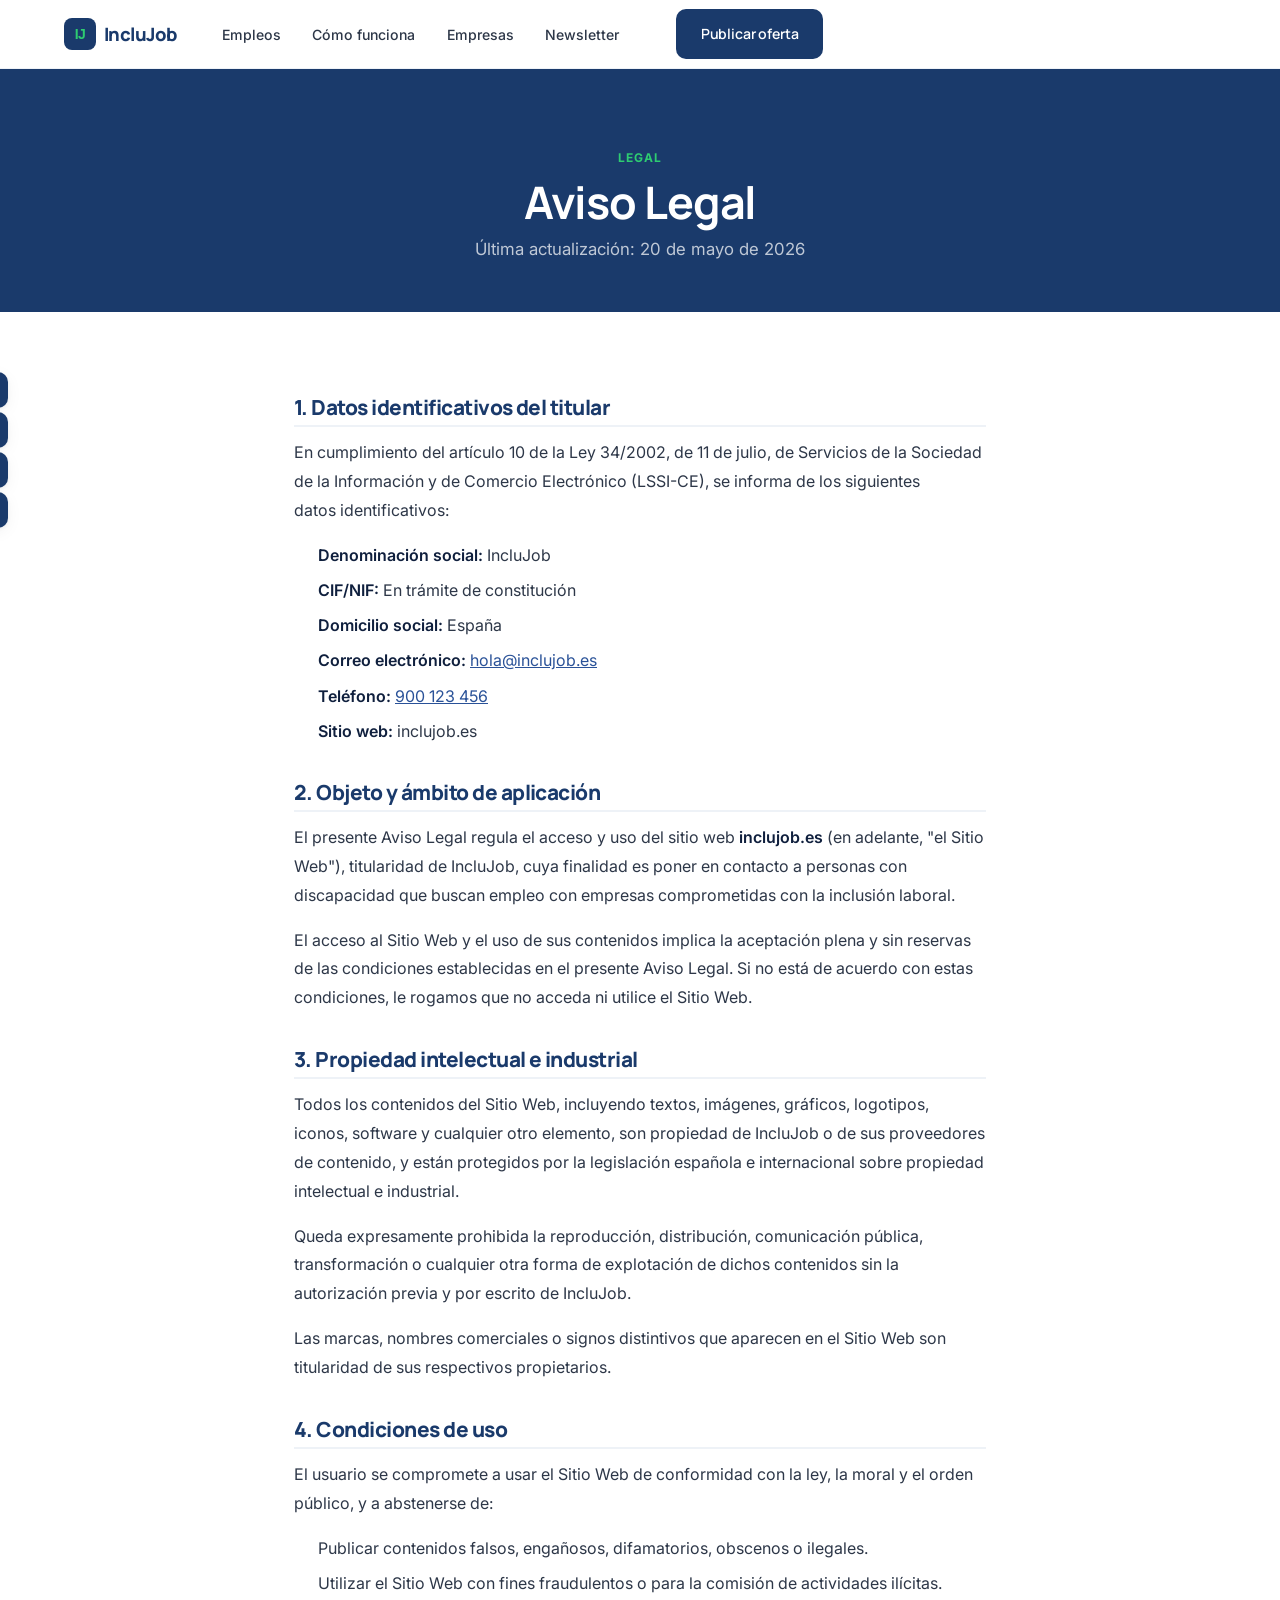
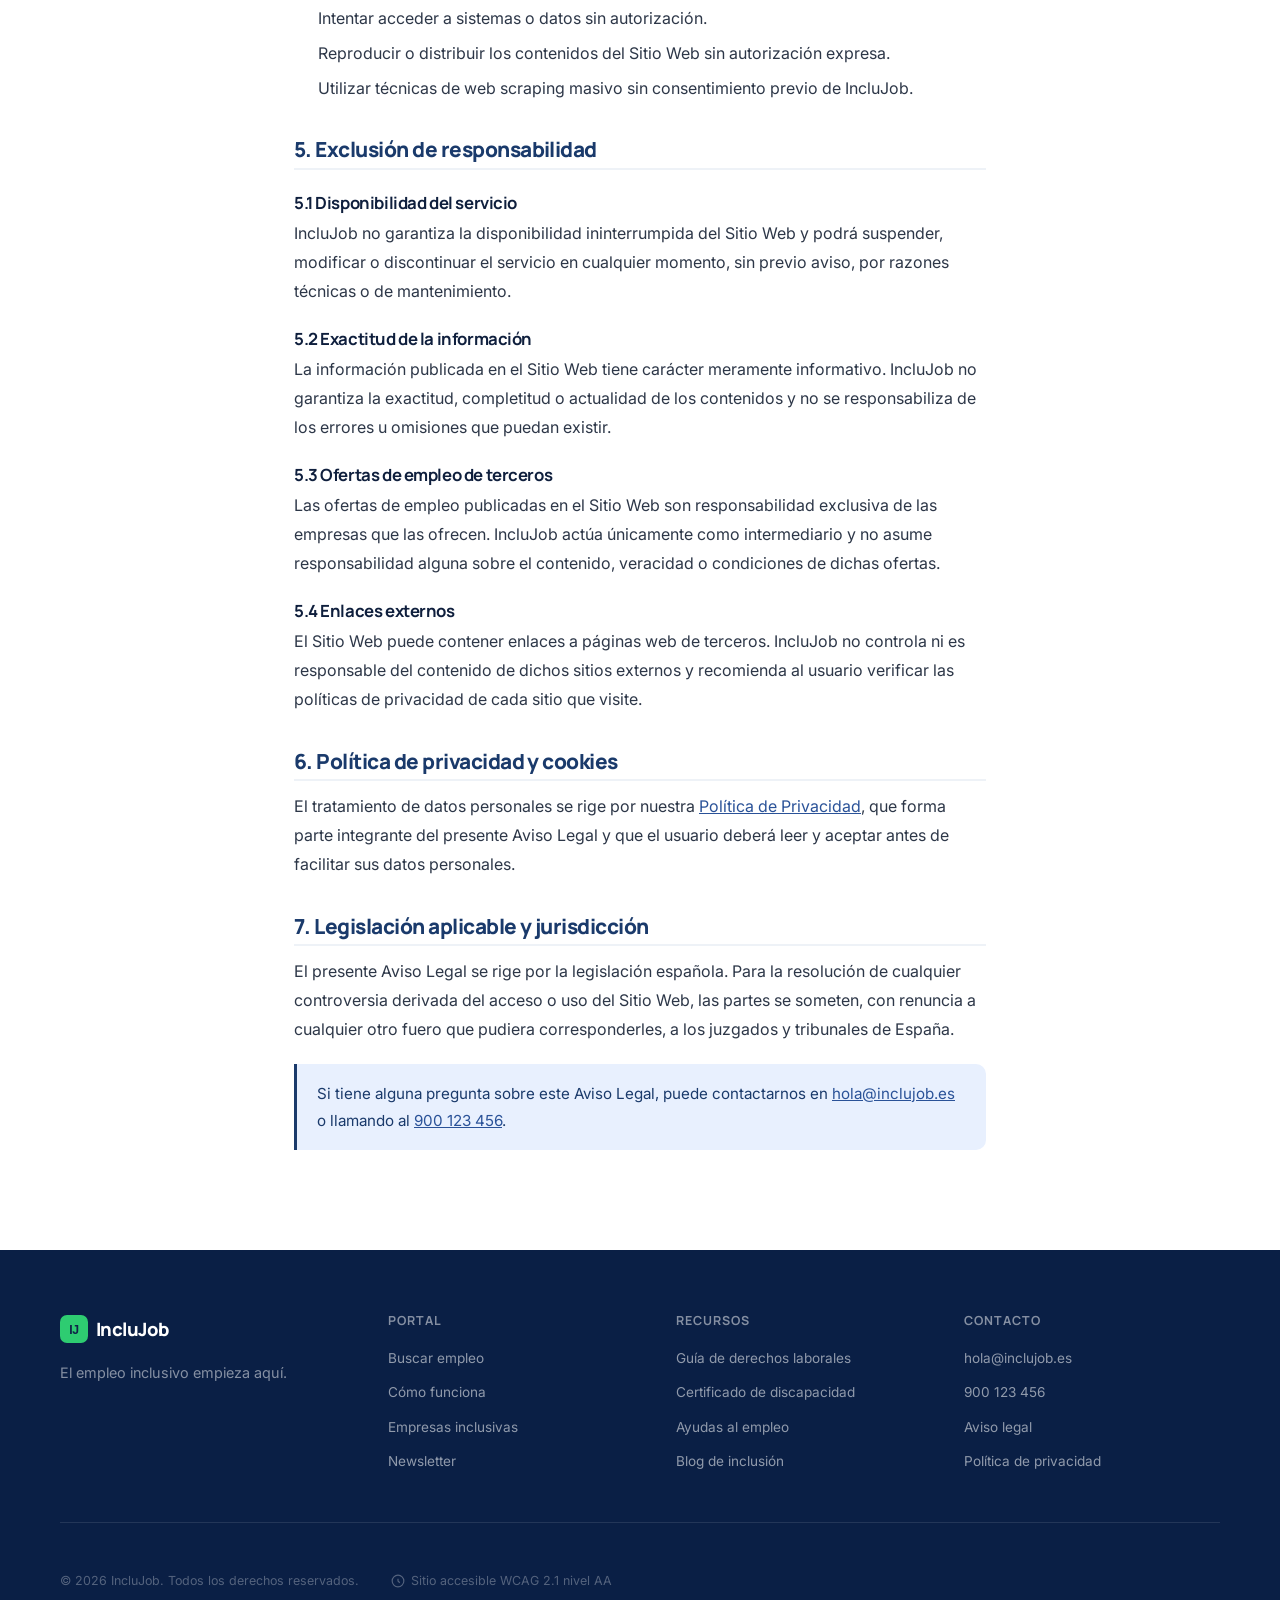
==== aviso-legal.html @ 1aef48d3 "Subida inicial" ====
﻿<!DOCTYPE html>
<html lang="es">
<head>
  <meta charset="UTF-8">
  <meta name="viewport" content="width=device-width, initial-scale=1.0">
  <title>Aviso Legal — IncluJob</title>
  <meta name="description" content="Aviso legal e información legal de IncluJob, portal de empleo inclusivo para personas con discapacidad.">
  <link rel="preconnect" href="https://fonts.googleapis.com">
  <link rel="preconnect" href="https://fonts.gstatic.com" crossorigin>
  <link rel="stylesheet" href="https://fonts.googleapis.com/css2?family=Manrope:wght@400;500;600;700;800&family=Inter:wght@300;400;500;600&display=swap">
  <link rel="stylesheet" href="styles.css?v=20260520">
  <link rel="icon" href="data:image/svg+xml,<svg xmlns='http://www.w3.org/2000/svg' viewBox='0 0 32 32'><rect width='32' height='32' rx='8' fill='%231a3a6b'/><text x='50%25' y='55%25' dominant-baseline='middle' text-anchor='middle' font-size='18' fill='%232ecc71' font-family='sans-serif' font-weight='bold'>IJ</text></svg>">
</head>
<body>

  <a class="skip-link" href="#main">Ir al contenido principal</a>

  <div class="a11y-toolbar" role="toolbar" aria-label="Herramientas de accesibilidad">
    <button type="button" class="a11y-btn" data-a11y="font-dec" aria-label="Reducir tamaño de fuente" title="Reducir fuente">A−</button>
    <button type="button" class="a11y-btn" data-a11y="font-inc" aria-label="Aumentar tamaño de fuente" title="Aumentar fuente">A+</button>
    <button type="button" class="a11y-btn" data-a11y="contrast" aria-label="Activar alto contraste" title="Alto contraste" aria-pressed="false">◑</button>
    <button type="button" class="a11y-btn" data-a11y="dark-mode" aria-label="Activar modo oscuro" title="Modo oscuro" aria-pressed="false">☾</button>
  </div>

  <header class="nav" role="banner">
    <div class="nav-inner">
      <a href="index.html" class="nav-logo" aria-label="IncluJob — Ir a inicio">
        <svg width="32" height="32" viewBox="0 0 32 32" aria-hidden="true" focusable="false"><rect width="32" height="32" rx="8" fill="#1a3a6b"/><text x="50%" y="55%" dominant-baseline="middle" text-anchor="middle" font-size="14" fill="#2ecc71" font-family="sans-serif" font-weight="800">IJ</text></svg>
        <span>IncluJob</span>
      </a>
      <nav aria-label="Navegación principal">
        <ul class="nav-links" role="list">
          <li><a href="index.html#empleos" class="nav-link">Empleos</a></li>
          <li><a href="index.html#como-funciona" class="nav-link">Cómo funciona</a></li>
          <li><a href="index.html#empresas" class="nav-link">Empresas</a></li>
          <li><a href="index.html#newsletter" class="nav-link">Newsletter</a></li>
        </ul>
      </nav>
      <a href="publicar-oferta.html" class="btn btn-primary nav-cta">Publicar oferta</a>
      <button type="button" class="nav-burger" aria-label="Abrir menú" aria-expanded="false" aria-controls="nav-mobile">
        <span class="burger-bar"></span><span class="burger-bar"></span><span class="burger-bar"></span>
      </button>
    </div>
    <div class="nav-mobile" id="nav-mobile" hidden aria-label="Menú móvil">
      <ul role="list">
        <li><a href="index.html#empleos" class="nav-link">Empleos</a></li>
        <li><a href="index.html#como-funciona" class="nav-link">Cómo funciona</a></li>
        <li><a href="index.html#empresas" class="nav-link">Empresas</a></li>
        <li><a href="index.html#newsletter" class="nav-link">Newsletter</a></li>
      </ul>
      <a href="publicar-oferta.html" class="btn btn-primary">Publicar oferta</a>
    </div>
  </header>

  <main id="main" tabindex="-1">

    <div class="page-header">
      <div class="container">
        <p class="page-eyebrow">Legal</p>
        <h1>Aviso Legal</h1>
        <p>Última actualización: 20 de mayo de 2026</p>
      </div>
    </div>

    <article class="prose">

      <h2>1. Datos identificativos del titular</h2>
      <p>En cumplimiento del artículo 10 de la Ley 34/2002, de 11 de julio, de Servicios de la Sociedad de la Información y de Comercio Electrónico (LSSI-CE), se informa de los siguientes datos identificativos:</p>
      <ul>
        <li><strong>Denominación social:</strong> IncluJob</li>
        <li><strong>CIF/NIF:</strong> En trámite de constitución</li>
        <li><strong>Domicilio social:</strong> España</li>
        <li><strong>Correo electrónico:</strong> <a href="mailto:hola@inclujob.es">hola@inclujob.es</a></li>
        <li><strong>Teléfono:</strong> <a href="tel:+34900123456">900 123 456</a></li>
        <li><strong>Sitio web:</strong> inclujob.es</li>
      </ul>

      <h2>2. Objeto y ámbito de aplicación</h2>
      <p>El presente Aviso Legal regula el acceso y uso del sitio web <strong>inclujob.es</strong> (en adelante, "el Sitio Web"), titularidad de IncluJob, cuya finalidad es poner en contacto a personas con discapacidad que buscan empleo con empresas comprometidas con la inclusión laboral.</p>
      <p>El acceso al Sitio Web y el uso de sus contenidos implica la aceptación plena y sin reservas de las condiciones establecidas en el presente Aviso Legal. Si no está de acuerdo con estas condiciones, le rogamos que no acceda ni utilice el Sitio Web.</p>

      <h2>3. Propiedad intelectual e industrial</h2>
      <p>Todos los contenidos del Sitio Web, incluyendo textos, imágenes, gráficos, logotipos, iconos, software y cualquier otro elemento, son propiedad de IncluJob o de sus proveedores de contenido, y están protegidos por la legislación española e internacional sobre propiedad intelectual e industrial.</p>
      <p>Queda expresamente prohibida la reproducción, distribución, comunicación pública, transformación o cualquier otra forma de explotación de dichos contenidos sin la autorización previa y por escrito de IncluJob.</p>
      <p>Las marcas, nombres comerciales o signos distintivos que aparecen en el Sitio Web son titularidad de sus respectivos propietarios.</p>

      <h2>4. Condiciones de uso</h2>
      <p>El usuario se compromete a usar el Sitio Web de conformidad con la ley, la moral y el orden público, y a abstenerse de:</p>
      <ul>
        <li>Publicar contenidos falsos, engañosos, difamatorios, obscenos o ilegales.</li>
        <li>Utilizar el Sitio Web con fines fraudulentos o para la comisión de actividades ilícitas.</li>
        <li>Intentar acceder a sistemas o datos sin autorización.</li>
        <li>Reproducir o distribuir los contenidos del Sitio Web sin autorización expresa.</li>
        <li>Utilizar técnicas de web scraping masivo sin consentimiento previo de IncluJob.</li>
      </ul>

      <h2>5. Exclusión de responsabilidad</h2>
      <h3>5.1 Disponibilidad del servicio</h3>
      <p>IncluJob no garantiza la disponibilidad ininterrumpida del Sitio Web y podrá suspender, modificar o discontinuar el servicio en cualquier momento, sin previo aviso, por razones técnicas o de mantenimiento.</p>

      <h3>5.2 Exactitud de la información</h3>
      <p>La información publicada en el Sitio Web tiene carácter meramente informativo. IncluJob no garantiza la exactitud, completitud o actualidad de los contenidos y no se responsabiliza de los errores u omisiones que puedan existir.</p>

      <h3>5.3 Ofertas de empleo de terceros</h3>
      <p>Las ofertas de empleo publicadas en el Sitio Web son responsabilidad exclusiva de las empresas que las ofrecen. IncluJob actúa únicamente como intermediario y no asume responsabilidad alguna sobre el contenido, veracidad o condiciones de dichas ofertas.</p>

      <h3>5.4 Enlaces externos</h3>
      <p>El Sitio Web puede contener enlaces a páginas web de terceros. IncluJob no controla ni es responsable del contenido de dichos sitios externos y recomienda al usuario verificar las políticas de privacidad de cada sitio que visite.</p>

      <h2>6. Política de privacidad y cookies</h2>
      <p>El tratamiento de datos personales se rige por nuestra <a href="privacidad.html">Política de Privacidad</a>, que forma parte integrante del presente Aviso Legal y que el usuario deberá leer y aceptar antes de facilitar sus datos personales.</p>

      <h2>7. Legislación aplicable y jurisdicción</h2>
      <p>El presente Aviso Legal se rige por la legislación española. Para la resolución de cualquier controversia derivada del acceso o uso del Sitio Web, las partes se someten, con renuncia a cualquier otro fuero que pudiera corresponderles, a los juzgados y tribunales de España.</p>

      <div class="callout">
        <p>Si tiene alguna pregunta sobre este Aviso Legal, puede contactarnos en <a href="mailto:hola@inclujob.es">hola@inclujob.es</a> o llamando al <a href="tel:+34900123456">900 123 456</a>.</p>
      </div>

    </article>

  </main>

  <footer class="footer" role="contentinfo">
    <div class="container">
      <div class="footer-top">
        <div class="footer-brand">
          <a href="index.html" class="nav-logo" aria-label="IncluJob inicio">
            <svg width="28" height="28" viewBox="0 0 32 32" aria-hidden="true"><rect width="32" height="32" rx="8" fill="#2ecc71"/><text x="50%" y="55%" dominant-baseline="middle" text-anchor="middle" font-size="14" fill="#0f2348" font-family="sans-serif" font-weight="800">IJ</text></svg>
            <span style="color:#fff">IncluJob</span>
          </a>
          <p class="footer-tagline">El empleo inclusivo empieza aquí.</p>
        </div>
        <nav class="footer-nav" aria-label="Navegación del pie de página">
          <div class="footer-col">
            <h3>Portal</h3>
            <ul role="list">
              <li><a href="index.html#empleos">Buscar empleo</a></li>
              <li><a href="index.html#como-funciona">Cómo funciona</a></li>
              <li><a href="index.html#empresas">Empresas inclusivas</a></li>
              <li><a href="index.html#newsletter">Newsletter</a></li>
            </ul>
          </div>
          <div class="footer-col">
            <h3>Recursos</h3>
            <ul role="list">
              <li><a href="derechos-laborales.html">Guía de derechos laborales</a></li>
              <li><a href="certificado-discapacidad.html">Certificado de discapacidad</a></li>
              <li><a href="ayudas-empleo.html">Ayudas al empleo</a></li>
              <li><a href="blog.html">Blog de inclusión</a></li>
            </ul>
          </div>
          <div class="footer-col">
            <h3>Contacto</h3>
            <ul role="list">
              <li><a href="mailto:hola@inclujob.es">hola@inclujob.es</a></li>
              <li><a href="tel:+34900123456">900 123 456</a></li>
              <li><a href="aviso-legal.html">Aviso legal</a></li>
              <li><a href="privacidad.html">Política de privacidad</a></li>
            </ul>
          </div>
        </nav>
      </div>
      <div class="footer-bottom">
        <p>© 2026 IncluJob. Todos los derechos reservados.</p>
        <p class="footer-a11y">
          <svg width="14" height="14" viewBox="0 0 24 24" fill="none" stroke="currentColor" stroke-width="2" aria-hidden="true"><circle cx="12" cy="12" r="10"/><path d="M12 8v4l3 3"/></svg>
          Sitio accesible WCAG 2.1 nivel AA
        </p>
      </div>
    </div>
  </footer>

  <script defer src="lib/gsap.min.js?v=20260520"></script>
  <script defer src="lib/ScrollTrigger.min.js?v=20260520"></script>
  <script defer src="lib/manifest.js?v=20260520"></script>
  <script defer src="main.js?v=20260520"></script>
</body>
</html>
---- styles.css ----
/* =============================================================
   1. Tokens
   ============================================================= */
:root {
  --blue-deep:    #1a3a6b;
  --blue-mid:     #2a5298;
  --blue-light:   #3b6dbf;
  --blue-pale:    #e8f0fe;
  --blue-glass:   rgba(26,58,107,0.06);
  --green:        #2ecc71;
  --green-dark:   #27ae60;
  --green-pale:   #e8f9f0;
  --white:        #ffffff;
  --gray-100:     #f8fafc;
  --gray-200:     #eef2f7;
  --gray-300:     #dde3ec;
  --gray-400:     #b0bec5;
  --gray-500:     #718096;
  --gray-700:     #2d3748;
  --ink:          #0f1f3d;

  --sans:         "Manrope", "Inter", -apple-system, "Segoe UI", sans-serif;
  --body:         "Inter", -apple-system, "Segoe UI", sans-serif;

  --ease-out:     cubic-bezier(0.16, 1, 0.3, 1);
  --ease-soft:    cubic-bezier(0.25, 0.46, 0.45, 0.94);
  --ease-bounce:  cubic-bezier(0.34, 1.56, 0.64, 1);

  --nav-h:        68px;
  --radius:       16px;
  --radius-sm:    10px;
  --shadow-sm:    0 1px 4px rgba(15,31,61,.07), 0 4px 16px rgba(15,31,61,.05);
  --shadow-md:    0 4px 20px rgba(15,31,61,.10), 0 8px 40px rgba(15,31,61,.07);
  --shadow-lg:    0 12px 40px rgba(15,31,61,.15), 0 4px 12px rgba(15,31,61,.08);

  --font-scale:   1;
}

/* High contrast mode */
[data-hc="1"] {
  --blue-deep:    #0a1f45;
  --blue-mid:     #12307a;
  --green:        #00b050;
  --gray-500:     #4a5568;
  --ink:          #000000;
  --white:        #ffffff;
  --gray-100:     #f0f4f8;
  --shadow-sm:    0 0 0 2px #0a1f45;
  --shadow-md:    0 0 0 3px #0a1f45;
}

/* =============================================================
   2. Reset & base
   ============================================================= */
*, *::before, *::after { box-sizing: border-box; margin: 0; padding: 0; }
[hidden] { display: none !important; }

html {
  -webkit-text-size-adjust: 100%;
  tab-size: 2;
  scroll-behavior: smooth;
  overflow-x: clip;
}

body {
  font-family: var(--body);
  font-size: calc(16px * var(--font-scale));
  line-height: 1.65;
  color: var(--ink);
  background: var(--white);
  -webkit-font-smoothing: antialiased;
  text-rendering: optimizeLegibility;
  overflow-x: clip;
  overscroll-behavior-y: none;
}

img, svg, video { display: block; max-width: 100%; }
img { height: auto; }
button { font: inherit; color: inherit; cursor: pointer; border: 0; background: none; }
a { color: inherit; text-decoration: none; }
ul, ol { list-style: none; }
p { text-wrap: pretty; }
h1, h2, h3, h4, h5 {
  font-family: var(--sans);
  text-wrap: balance;
  line-height: 1.1;
  letter-spacing: -0.025em;
  color: var(--ink);
}
textarea { font: inherit; }
select { font: inherit; }
input { font: inherit; }

::selection { background: var(--blue-deep); color: var(--white); }

:focus-visible {
  outline: 3px solid var(--green);
  outline-offset: 3px;
  border-radius: 4px;
}

/* =============================================================
   3. Utilities
   ============================================================= */
.sr-only {
  position: absolute; width: 1px; height: 1px;
  padding: 0; margin: -1px; overflow: hidden;
  clip: rect(0,0,0,0); white-space: nowrap; border: 0;
}

.skip-link {
  position: fixed; top: -100px; left: 1rem;
  padding: .7rem 1.2rem; background: var(--blue-deep); color: var(--white);
  z-index: 9999; border-radius: var(--radius-sm); font-weight: 600;
  transition: top .2s var(--ease-out);
}
.skip-link:focus { top: 1rem; }

.container {
  width: min(1200px, 100%);
  padding-inline: 1.25rem;
  margin-inline: auto;
}

/* =============================================================
   4. Accessibility toolbar
   ============================================================= */
.a11y-toolbar {
  position: fixed;
  top: 50%;
  left: -28px;
  transform: translateY(-50%);
  z-index: 900;
  display: flex;
  flex-direction: column;
  gap: 4px;
  padding: 6px 0 6px 0;
  transition: left .2s ease;
}

.a11y-toolbar:hover,
.a11y-toolbar:focus-within {
  left: 0;
}

.a11y-btn {
  width: 36px;
  height: 36px;
  display: flex;
  align-items: center;
  justify-content: center;
  background: var(--blue-deep);
  color: var(--white);
  font-size: .7rem;
  font-weight: 700;
  border-radius: 0 var(--radius-sm) var(--radius-sm) 0;
  transition: background .2s, transform .2s var(--ease-out);
  box-shadow: var(--shadow-sm);
}

.a11y-btn:hover { background: var(--blue-mid); }
.a11y-btn[aria-pressed="true"] { background: var(--green); color: var(--blue-deep); }

/* =============================================================
   5. Navigation
   ============================================================= */
.nav {
  position: fixed;
  top: 0; left: 0; right: 0;
  z-index: 800;
  background: rgba(255,255,255,0.9);
  backdrop-filter: blur(16px) saturate(180%);
  -webkit-backdrop-filter: blur(16px) saturate(180%);
  border-bottom: 1px solid var(--gray-200);
  transition: box-shadow .3s var(--ease-soft);
}

.nav.is-scrolled { box-shadow: var(--shadow-sm); }

.nav-inner {
  display: flex;
  align-items: center;
  gap: 2rem;
  height: var(--nav-h);
  padding-inline: 1.5rem;
  max-width: 1200px;
  margin-inline: auto;
}

.nav-logo {
  display: flex;
  align-items: center;
  gap: .5rem;
  font-family: var(--sans);
  font-weight: 800;
  font-size: 1.15rem;
  color: var(--blue-deep);
  flex-shrink: 0;
  letter-spacing: -.03em;
}

.nav-links {
  display: none;
  align-items: center;
  gap: .25rem;
  margin-inline-start: auto;
}

.nav-link {
  padding: .5rem .85rem;
  font-size: .88rem;
  font-weight: 500;
  color: var(--gray-700);
  border-radius: var(--radius-sm);
  transition: background .15s, color .15s;
  position: relative;
}

.nav-link::after {
  content: '';
  position: absolute;
  bottom: 4px; left: .85rem; right: .85rem;
  height: 2px;
  background: var(--blue-deep);
  transform: scaleX(0);
  transform-origin: left;
  transition: transform .25s var(--ease-out);
  border-radius: 2px;
}

.nav-link:hover { color: var(--blue-deep); }
.nav-link:hover::after { transform: scaleX(1); }

.nav-cta { margin-inline-start: .75rem; flex-shrink: 0; }
@media (max-width: 959px) { .nav-cta { display: none !important; } }

.nav-burger {
  display: flex;
  flex-direction: column;
  gap: 5px;
  padding: .5rem;
  margin-inline-start: auto;
  border-radius: var(--radius-sm);
}

.burger-bar {
  display: block;
  width: 22px;
  height: 2px;
  background: var(--blue-deep);
  border-radius: 2px;
  transition: transform .3s var(--ease-out), opacity .2s;
}

.nav-burger[aria-expanded="true"] .burger-bar:nth-child(1) { transform: translateY(7px) rotate(45deg); }
.nav-burger[aria-expanded="true"] .burger-bar:nth-child(2) { opacity: 0; }
.nav-burger[aria-expanded="true"] .burger-bar:nth-child(3) { transform: translateY(-7px) rotate(-45deg); }

.nav-mobile {
  background: var(--white);
  border-top: 1px solid var(--gray-200);
  padding: 1.25rem 1.5rem 1.5rem;
}

.nav-mobile ul { display: flex; flex-direction: column; gap: .25rem; margin-bottom: 1rem; }
.nav-mobile .nav-link { display: block; font-size: 1rem; padding: .7rem 1rem; }

/* =============================================================
   6. Buttons
   ============================================================= */
.btn {
  display: inline-flex;
  align-items: center;
  gap: .5rem;
  padding: .7rem 1.4rem;
  font-family: var(--sans);
  font-size: .88rem;
  font-weight: 600;
  border-radius: var(--radius-sm);
  transition: all .2s var(--ease-out);
  cursor: pointer;
  white-space: nowrap;
  border: 2px solid transparent;
  letter-spacing: -.01em;
}

.btn-primary {
  background: var(--blue-deep);
  color: var(--white);
}
.btn-primary:hover {
  background: var(--blue-mid);
  transform: translateY(-1px);
  box-shadow: 0 6px 20px rgba(26,58,107,.35);
}

.btn-search {
  background: var(--green);
  color: var(--white);
  padding: .85rem 1.6rem;
  font-size: .95rem;
  font-weight: 700;
  border-radius: var(--radius-sm);
  flex-shrink: 0;
}
.btn-search:hover {
  background: var(--green-dark);
  transform: translateY(-1px);
  box-shadow: 0 6px 20px rgba(46,204,113,.4);
}

.btn-outline {
  background: transparent;
  color: var(--blue-deep);
  border: 2px solid var(--gray-300);
}
.btn-outline:hover {
  border-color: var(--blue-deep);
  background: var(--blue-pale);
  transform: translateY(-1px);
}

.btn-outline-blue {
  background: transparent;
  color: var(--blue-deep);
  border: 2px solid var(--blue-deep);
}
.btn-outline-blue:hover {
  background: var(--blue-deep);
  color: var(--white);
  transform: translateY(-1px);
}

.btn-detail {
  background: var(--blue-pale);
  color: var(--blue-deep);
  font-size: .8rem;
  padding: .5rem 1rem;
  border-radius: 8px;
}
.btn-detail:hover { background: var(--blue-deep); color: var(--white); }

.btn-apply {
  background: var(--green);
  color: var(--white);
  font-size: .8rem;
  padding: .5rem 1rem;
  border-radius: 8px;
}
.btn-apply:hover {
  background: var(--green-dark);
  box-shadow: 0 4px 12px rgba(46,204,113,.4);
}

.btn-apply-submit {
  width: 100%;
  justify-content: center;
  background: var(--blue-deep);
  color: var(--white);
  padding: .9rem 1.5rem;
  font-size: .95rem;
  border-radius: var(--radius-sm);
}
.btn-apply-submit:hover {
  background: var(--blue-mid);
  box-shadow: 0 6px 24px rgba(26,58,107,.35);
  transform: translateY(-1px);
}

.btn-nl-submit {
  width: 100%;
  justify-content: center;
  background: var(--blue-deep);
  color: var(--white);
  padding: .95rem 1.5rem;
  font-size: 1rem;
  font-weight: 700;
  border-radius: var(--radius-sm);
}
.btn-nl-submit:hover {
  background: #0f2348;
  transform: translateY(-1px);
  box-shadow: 0 6px 24px rgba(15,35,72,.4);
}

.spin {
  animation: spin .7s linear infinite;
}
@keyframes spin { to { transform: rotate(360deg); } }

/* =============================================================
   7. Hero
   ============================================================= */
.hero {
  position: relative;
  min-height: 100vh;
  min-height: 100svh;
  display: flex;
  align-items: center;
  overflow: hidden;
  padding-top: var(--nav-h);
  background: var(--blue-deep);
}

.hero-mesh {
  position: absolute; inset: 0; z-index: 0;
  background:
    radial-gradient(ellipse 80% 60% at 20% 30%, rgba(46,204,113,.2) 0%, transparent 60%),
    radial-gradient(ellipse 60% 80% at 80% 70%, rgba(42,82,152,.6) 0%, transparent 60%),
    radial-gradient(ellipse 50% 50% at 50% 10%, rgba(59,109,191,.4) 0%, transparent 55%),
    linear-gradient(135deg, var(--blue-deep) 0%, #0f2348 100%);
  filter: blur(0px);
  animation: meshBreath 12s ease-in-out infinite;
}

@keyframes meshBreath {
  0%, 100% { opacity: 1; transform: scale(1); }
  50%       { opacity: .85; transform: scale(1.03); }
}

.hero-grain {
  position: absolute; inset: 0; z-index: 1; opacity: .04; pointer-events: none;
  background-image: url("data:image/svg+xml,%3Csvg viewBox='0 0 256 256' xmlns='http://www.w3.org/2000/svg'%3E%3Cfilter id='noise'%3E%3CfeTurbulence type='fractalNoise' baseFrequency='.9' numOctaves='4' stitchTiles='stitch'/%3E%3C/filter%3E%3Crect width='100%25' height='100%25' filter='url(%23noise)' opacity='1'/%3E%3C/svg%3E");
  background-size: 180px;
}

.hero-img-wrap {
  position: absolute; inset: 0; z-index: 0;
}

.hero-img {
  width: 100%; height: 100%;
  object-fit: cover;
  object-position: center;
  opacity: .15;
}

.hero-img-overlay {
  position: absolute; inset: 0;
  background: linear-gradient(to right, rgba(26,58,107,.9) 0%, rgba(26,58,107,.5) 100%);
}

.hero-inner {
  position: relative;
  z-index: 2;
  width: min(1200px, 100%);
  margin-inline: auto;
  padding: 5rem 1.5rem 4rem;
}

.hero-kicker {
  display: inline-flex;
  align-items: center;
  gap: .5rem;
  color: rgba(255,255,255,.7);
  font-size: .82rem;
  font-weight: 500;
  letter-spacing: .06em;
  text-transform: uppercase;
  margin-bottom: 1.25rem;
}

.kicker-dot {
  width: 7px; height: 7px;
  background: var(--green);
  border-radius: 50%;
  animation: pulse 2.5s ease-in-out infinite;
}

@keyframes pulse {
  0%, 100% { box-shadow: 0 0 0 0 rgba(46,204,113,.4); }
  50%       { box-shadow: 0 0 0 8px rgba(46,204,113,0); }
}

.hero-title {
  font-family: var(--sans);
  font-size: clamp(2.6rem, 6vw, 5rem);
  font-weight: 800;
  color: var(--white);
  line-height: 1.05;
  letter-spacing: -.04em;
  max-width: 14ch;
  margin-bottom: 1.25rem;
}

.hero-title em {
  font-style: normal;
  color: var(--green);
}

.hero-sub {
  font-size: clamp(.95rem, 1.8vw, 1.15rem);
  color: rgba(255,255,255,.75);
  max-width: 54ch;
  margin-bottom: 2.5rem;
  line-height: 1.7;
}

/* Search bar */
.hero-search {
  display: flex;
  align-items: center;
  background: rgba(255,255,255,.97);
  backdrop-filter: blur(20px);
  -webkit-backdrop-filter: blur(20px);
  border-radius: var(--radius);
  overflow: hidden;
  box-shadow: 0 8px 40px rgba(0,0,0,.25), 0 2px 8px rgba(0,0,0,.15);
  margin-bottom: 1.25rem;
  max-width: 820px;
  flex-wrap: wrap;
  border: 1px solid rgba(255,255,255,.3);
}

.search-field {
  display: flex;
  align-items: center;
  gap: .5rem;
  padding: .85rem 1.25rem;
  flex: 1 1 150px;
  min-width: 0;
}

.search-field--grow { flex: 2 1 200px; }

.search-icon { color: var(--gray-400); flex-shrink: 0; }

.search-select, .search-input {
  border: 0;
  background: transparent;
  color: var(--ink);
  font-size: .9rem;
  font-weight: 500;
  width: 100%;
  outline: 0;
  cursor: pointer;
}

.search-select option { color: var(--ink); }

.search-input::placeholder { color: var(--gray-400); }

.search-select:focus-visible,
.search-input:focus-visible {
  outline: 2px solid var(--green);
  outline-offset: -2px;
  border-radius: 4px;
}

.search-divider {
  width: 1px;
  height: 36px;
  background: var(--gray-200);
  flex-shrink: 0;
}

.btn-search {
  margin: .35rem;
  flex-shrink: 0;
}

.hero-tags {
  display: flex;
  align-items: center;
  flex-wrap: wrap;
  gap: .5rem;
}

.hero-tags-label {
  color: rgba(255,255,255,.5);
  font-size: .8rem;
}

.hero-tag {
  padding: .35rem .85rem;
  border: 1.5px solid rgba(255,255,255,.2);
  border-radius: 999px;
  color: rgba(255,255,255,.8);
  font-size: .78rem;
  font-weight: 500;
  transition: all .2s;
  background: rgba(255,255,255,.06);
}
.hero-tag:hover {
  background: rgba(255,255,255,.15);
  border-color: rgba(255,255,255,.5);
  color: var(--white);
  transform: translateY(-1px);
}
.hero-tag[aria-pressed="true"] {
  background: var(--green);
  border-color: var(--green);
  color: #0f2348;
  font-weight: 600;
  transform: translateY(-1px);
}

/* Scroll hint */
.hero-scroll-hint {
  position: absolute;
  bottom: 2rem;
  left: 50%;
  transform: translateX(-50%);
  z-index: 2;
  display: flex;
  flex-direction: column;
  align-items: center;
  gap: .5rem;
  color: rgba(255,255,255,.4);
  font-size: .72rem;
  letter-spacing: .1em;
  text-transform: uppercase;
}

.scroll-mouse {
  width: 22px; height: 36px;
  border: 2px solid rgba(255,255,255,.3);
  border-radius: 11px;
  display: flex;
  justify-content: center;
  padding-top: 5px;
}

.scroll-dot {
  width: 4px; height: 8px;
  background: var(--green);
  border-radius: 2px;
  animation: scrollBob 1.8s ease-in-out infinite;
}

@keyframes scrollBob {
  0%   { transform: translateY(0); opacity: 1; }
  70%  { transform: translateY(10px); opacity: 0; }
  71%  { transform: translateY(0); opacity: 0; }
  100% { transform: translateY(0); opacity: 1; }
}

/* =============================================================
   8. Jobs section
   ============================================================= */
.jobs-section { padding: 5rem 0 4rem; background: var(--gray-100); }

.jobs-header { text-align: center; margin-bottom: 2.5rem; }

.section-title {
  font-size: clamp(1.7rem, 3.5vw, 2.6rem);
  font-weight: 800;
  color: var(--ink);
  margin-bottom: .6rem;
}

.section-eyebrow {
  font-size: .8rem;
  font-weight: 600;
  letter-spacing: .1em;
  text-transform: uppercase;
  color: var(--green-dark);
  margin-bottom: .6rem;
}

.section-sub {
  font-size: clamp(.9rem, 1.5vw, 1.05rem);
  color: var(--gray-500);
  max-width: 56ch;
  margin-inline: auto;
  line-height: 1.7;
}

/* Filters bar */
.filters-bar {
  display: flex;
  align-items: flex-end;
  flex-wrap: wrap;
  gap: 1rem;
  background: var(--white);
  border-radius: var(--radius);
  padding: 1.25rem 1.5rem;
  margin-bottom: 2rem;
  box-shadow: var(--shadow-sm);
  border: 1px solid var(--gray-200);
}

.filter-group { display: flex; flex-direction: column; gap: .3rem; }

.filter-label {
  font-size: .72rem;
  font-weight: 600;
  letter-spacing: .05em;
  text-transform: uppercase;
  color: var(--gray-500);
}

.filter-select {
  padding: .55rem .9rem;
  border: 1.5px solid var(--gray-300);
  border-radius: var(--radius-sm);
  background: var(--white);
  color: var(--ink);
  font-size: .88rem;
  font-weight: 500;
  cursor: pointer;
  transition: border-color .2s;
  appearance: auto;
}
.filter-select:hover { border-color: var(--blue-mid); }
.filter-select:focus { border-color: var(--blue-deep); outline: 0; box-shadow: 0 0 0 3px rgba(26,58,107,.12); }

.filter-results {
  margin-inline-start: auto;
  font-size: .9rem;
  color: var(--gray-500);
  font-weight: 500;
  white-space: nowrap;
  padding-bottom: .3rem;
}
.filter-results span { font-weight: 700; color: var(--blue-deep); font-size: 1.1rem; }

/* Job cards grid */
.jobs-grid {
  display: grid;
  grid-template-columns: repeat(auto-fill, minmax(300px, 1fr));
  gap: 1.25rem;
  margin-bottom: 2.5rem;
}

.job-card {
  background: var(--white);
  border: 1.5px solid var(--gray-200);
  border-radius: var(--radius);
  padding: 1.4rem;
  display: flex;
  flex-direction: column;
  gap: .8rem;
  transition: all .3s var(--ease-out);
  position: relative;
  overflow: hidden;
}

.job-card::before {
  content: '';
  position: absolute;
  inset: 0;
  background: linear-gradient(135deg, rgba(46,204,113,.04) 0%, transparent 60%);
  opacity: 0;
  transition: opacity .3s;
  pointer-events: none;
}

.job-card:hover {
  border-color: var(--blue-mid);
  box-shadow: var(--shadow-md);
  transform: translateY(-3px);
}

.job-card:hover::before { opacity: 1; }

.job-card.is-hidden { display: none; }

.job-card-top {
  display: flex;
  align-items: center;
  justify-content: space-between;
}

.job-logo {
  width: 44px; height: 44px;
  border-radius: 10px;
  background: var(--logo-color, var(--blue-deep));
  color: var(--white);
  display: flex;
  align-items: center;
  justify-content: center;
  font-family: var(--sans);
  font-size: .75rem;
  font-weight: 800;
  letter-spacing: .02em;
  flex-shrink: 0;
}

.job-meta-top {
  display: flex;
  align-items: center;
  gap: .5rem;
  flex-wrap: wrap;
  justify-content: flex-end;
}

.job-modality {
  font-size: .7rem;
  font-weight: 600;
  padding: .2rem .6rem;
  border-radius: 999px;
  letter-spacing: .03em;
}
.job-modality--remoto    { background: var(--blue-pale); color: var(--blue-deep); }
.job-modality--presencial { background: #fef3e2; color: #b05b00; }
.job-modality--hibrido   { background: var(--green-pale); color: var(--green-dark); }

.job-date { font-size: .7rem; color: var(--gray-400); }

.job-title {
  font-size: 1rem;
  font-weight: 700;
  color: var(--ink);
  line-height: 1.3;
  letter-spacing: -.02em;
}

.job-company {
  font-size: .82rem;
  color: var(--gray-500);
  font-weight: 500;
}

.job-info {
  display: flex;
  flex-wrap: wrap;
  gap: .5rem;
}

.job-city, .job-contract, .job-salary {
  font-size: .75rem;
  color: var(--gray-500);
  display: inline-flex;
  align-items: center;
  gap: .25rem;
}

.job-contract {
  background: var(--gray-200);
  padding: .15rem .5rem;
  border-radius: 999px;
  font-weight: 500;
  color: var(--gray-700);
}

.job-salary { color: var(--blue-deep); font-weight: 600; }

.job-disabilities {
  display: flex;
  gap: .25rem;
  flex-wrap: wrap;
}

.disability-badge {
  font-size: .9rem;
  cursor: default;
  transition: transform .2s;
}
.disability-badge:hover { transform: scale(1.2); }

.job-actions {
  display: flex;
  gap: .5rem;
  flex-wrap: wrap;
  margin-top: auto;
}

.jobs-empty {
  text-align: center;
  padding: 3rem 1rem;
  color: var(--gray-500);
  display: flex;
  flex-direction: column;
  align-items: center;
  gap: 1rem;
}
.jobs-empty svg { opacity: .4; }
.jobs-empty p { font-size: 1.05rem; margin: 0; }

.jobs-load-more {
  text-align: center;
  display: flex;
  flex-direction: column;
  align-items: center;
  gap: .75rem;
}
.jobs-load-more[hidden] { display: none; }

.jobs-load-hint { font-size: .85rem; color: var(--gray-500); }

/* =============================================================
   9. How it works
   ============================================================= */
.how-section {
  padding: 6rem 0;
  background: var(--white);
  position: relative;
  overflow: hidden;
}

.how-section::before {
  content: '';
  position: absolute;
  top: 0; left: 50%; right: 0; bottom: 0;
  background: radial-gradient(ellipse 80% 60% at 80% 50%, rgba(46,204,113,.06) 0%, transparent 70%);
  pointer-events: none;
}

.how-header {
  text-align: center;
  margin-bottom: 4rem;
}

.steps-list {
  display: grid;
  grid-template-columns: repeat(auto-fit, minmax(260px, 1fr));
  gap: 2rem;
  counter-reset: steps;
  position: relative;
}

.step {
  display: flex;
  flex-direction: column;
  align-items: flex-start;
  gap: 1rem;
  padding: 2rem;
  background: var(--gray-100);
  border-radius: var(--radius);
  border: 1.5px solid var(--gray-200);
  transition: all .3s var(--ease-out);
  position: relative;
  overflow: hidden;
}

.step::after {
  content: '';
  position: absolute;
  top: 0; left: 0; right: 0;
  height: 3px;
  background: linear-gradient(to right, var(--blue-deep), var(--green));
  transform: scaleX(0);
  transform-origin: left;
  transition: transform .4s var(--ease-out);
}

.step:hover { border-color: var(--blue-light); box-shadow: var(--shadow-md); transform: translateY(-4px); }
.step:hover::after { transform: scaleX(1); }

.step-icon-wrap {
  display: flex;
  align-items: center;
  gap: 1rem;
}

.step-number {
  font-family: var(--sans);
  font-size: 2.5rem;
  font-weight: 800;
  color: var(--blue-pale);
  line-height: 1;
  letter-spacing: -.04em;
}

.step-icon {
  width: 56px; height: 56px;
  background: linear-gradient(135deg, var(--blue-deep), var(--blue-mid));
  border-radius: var(--radius-sm);
  display: flex;
  align-items: center;
  justify-content: center;
  color: var(--white);
  flex-shrink: 0;
  box-shadow: 0 4px 16px rgba(26,58,107,.3);
}

.step-content h3 {
  font-size: 1.15rem;
  font-weight: 700;
  margin-bottom: .5rem;
}

.step-content p {
  font-size: .9rem;
  color: var(--gray-500);
  line-height: 1.7;
}

/* =============================================================
   10. Stats
   ============================================================= */
.stats-section {
  position: relative;
  padding: 5rem 0;
  background: var(--blue-deep);
  overflow: hidden;
}

.stats-mesh {
  position: absolute; inset: 0;
  background:
    radial-gradient(ellipse 70% 70% at 20% 50%, rgba(46,204,113,.15) 0%, transparent 60%),
    radial-gradient(ellipse 50% 80% at 80% 30%, rgba(59,109,191,.3) 0%, transparent 60%);
  pointer-events: none;
}

.stats-grid {
  display: grid;
  grid-template-columns: repeat(auto-fit, minmax(200px, 1fr));
  gap: 2rem;
  text-align: center;
  position: relative;
  z-index: 1;
}

.stat { display: flex; flex-direction: column; align-items: center; gap: .5rem; }

.stat-number {
  font-family: var(--sans);
  font-size: clamp(2.8rem, 6vw, 4.5rem);
  font-weight: 800;
  color: var(--white);
  letter-spacing: -.04em;
  line-height: 1;
  order: 1;
}

.stat-label {
  font-size: .9rem;
  color: rgba(255,255,255,.6);
  font-weight: 500;
  order: 2;
  letter-spacing: .03em;
  text-transform: uppercase;
  font-size: .78rem;
}

.stats-note {
  text-align: center;
  margin-top: 2.5rem;
  font-size: .82rem;
  color: rgba(255,255,255,.4);
  position: relative;
  z-index: 1;
}

.stats-live {
  color: var(--green);
  font-weight: 600;
}

/* =============================================================
   11. Companies
   ============================================================= */
.companies-section { padding: 6rem 0; background: var(--white); }

.companies-header { text-align: center; margin-bottom: 3rem; }

.companies-grid {
  display: grid;
  grid-template-columns: repeat(auto-fill, minmax(160px, 1fr));
  gap: 1rem;
  margin-bottom: 2.5rem;
}

.company-badge {
  display: flex;
  flex-direction: column;
  align-items: center;
  gap: .6rem;
  padding: 1.5rem 1rem;
  background: var(--gray-100);
  border: 1.5px solid var(--gray-200);
  border-radius: var(--radius);
  transition: all .3s var(--ease-out);
  cursor: default;
}

.company-badge:hover {
  border-color: var(--blue-mid);
  box-shadow: var(--shadow-sm);
  transform: translateY(-3px);
}

.company-logo {
  width: 52px; height: 52px;
  border-radius: 12px;
  display: flex;
  align-items: center;
  justify-content: center;
  color: var(--white);
  font-family: var(--sans);
  font-size: .7rem;
  font-weight: 800;
  letter-spacing: .02em;
}

.company-name {
  font-size: .82rem;
  font-weight: 600;
  color: var(--ink);
  text-align: center;
}

.company-jobs {
  font-size: .7rem;
  color: var(--green-dark);
  font-weight: 600;
  background: var(--green-pale);
  padding: .15rem .6rem;
  border-radius: 999px;
}

.companies-cta {
  text-align: center;
  display: flex;
  align-items: center;
  gap: 1rem;
  justify-content: center;
  flex-wrap: wrap;
}

.companies-cta p { font-size: .95rem; color: var(--gray-500); }

/* =============================================================
   12. Newsletter
   ============================================================= */
.newsletter-section {
  position: relative;
  padding: 6rem 0;
  background: linear-gradient(135deg, var(--blue-deep) 0%, #0f2348 100%);
  overflow: hidden;
}

.newsletter-mesh {
  position: absolute; inset: 0; pointer-events: none;
  background:
    radial-gradient(ellipse 60% 80% at 0% 50%, rgba(46,204,113,.18) 0%, transparent 60%),
    radial-gradient(ellipse 50% 60% at 100% 20%, rgba(59,109,191,.3) 0%, transparent 55%);
}

.newsletter-inner {
  display: grid;
  grid-template-columns: 1fr;
  gap: 3rem;
  position: relative;
  z-index: 1;
}

.newsletter-text h2 {
  font-size: clamp(1.7rem, 3.5vw, 2.4rem);
  color: var(--white);
  margin-bottom: 1rem;
}

.newsletter-text p {
  color: rgba(255,255,255,.7);
  margin-bottom: 1.5rem;
  font-size: .95rem;
  line-height: 1.7;
}

.newsletter-benefits {
  display: flex;
  flex-direction: column;
  gap: .65rem;
}

.newsletter-benefits li {
  display: flex;
  align-items: center;
  gap: .6rem;
  color: rgba(255,255,255,.8);
  font-size: .9rem;
}

.newsletter-benefits svg { color: var(--green); flex-shrink: 0; }

/* Form styles (shared) */
.newsletter-form, .apply-form {
  display: flex;
  flex-direction: column;
  gap: 1rem;
}

.form-group {
  display: flex;
  flex-direction: column;
  gap: .35rem;
}

.newsletter-form label { color: rgba(255,255,255,.8); font-size: .82rem; font-weight: 500; }
.apply-form label, .form-group label { color: var(--gray-700); font-size: .82rem; font-weight: 500; }

.newsletter-form input,
.newsletter-form select,
.newsletter-form textarea {
  padding: .75rem 1rem;
  border: 1.5px solid rgba(255,255,255,.2);
  border-radius: var(--radius-sm);
  background: rgba(255,255,255,.1);
  color: var(--white);
  font-size: .9rem;
  transition: border-color .2s, background .2s;
}

.newsletter-form input::placeholder { color: rgba(255,255,255,.35); }
.newsletter-form input:focus,
.newsletter-form select:focus {
  outline: 0;
  border-color: var(--green);
  background: rgba(255,255,255,.15);
}

.newsletter-form select option { color: var(--ink); background: var(--white); }

.form-privacy {
  font-size: .75rem;
  color: rgba(255,255,255,.4);
  display: flex;
  align-items: center;
  gap: .35rem;
}

/* =============================================================
   13. Footer
   ============================================================= */
.footer {
  background: #0a1f45;
  color: rgba(255,255,255,.7);
  padding: 4rem 0 2rem;
}

.footer-top {
  display: grid;
  grid-template-columns: 1fr;
  gap: 3rem;
  margin-bottom: 3rem;
  padding-bottom: 3rem;
  border-bottom: 1px solid rgba(255,255,255,.1);
}

.footer-brand .nav-logo { color: var(--white); margin-bottom: 1rem; }

.footer-tagline { color: rgba(255,255,255,.5); font-size: .9rem; margin-bottom: .75rem; }

.footer-bot-note {
  display: flex;
  align-items: center;
  gap: .5rem;
  font-size: .8rem;
  color: var(--green);
  font-weight: 500;
}

.bot-live-dot {
  width: 7px; height: 7px;
  background: var(--green);
  border-radius: 50%;
  animation: pulse 2s ease-in-out infinite;
  flex-shrink: 0;
}

.footer-nav {
  display: grid;
  grid-template-columns: repeat(auto-fit, minmax(160px, 1fr));
  gap: 2rem;
}

.footer-col h3 {
  font-size: .78rem;
  font-weight: 700;
  letter-spacing: .08em;
  text-transform: uppercase;
  color: rgba(255,255,255,.5);
  margin-bottom: 1rem;
}

.footer-col ul { display: flex; flex-direction: column; gap: .5rem; }

.footer-col a {
  font-size: .85rem;
  color: rgba(255,255,255,.55);
  transition: color .2s;
}
.footer-col a:hover { color: var(--white); }

.footer-bottom {
  display: flex;
  flex-wrap: wrap;
  gap: .75rem 2rem;
  align-items: center;
  font-size: .78rem;
  color: rgba(255,255,255,.3);
}

.footer-a11y {
  display: flex;
  align-items: center;
  gap: .35rem;
}

.footer-credits a { color: rgba(255,255,255,.4); text-decoration: underline; }

/* =============================================================
   14. Modal
   ============================================================= */
.job-modal {
  width: min(960px, 95vw);
  max-height: 90vh;
  border: 0;
  border-radius: var(--radius);
  padding: 0;
  overflow: hidden;
  background: #ffffff;
  box-shadow: 0 24px 80px rgba(0,0,0,.35);
  position: fixed;
  top: 50%; left: 50%;
  transform: translate(-50%, -50%);
}

.job-modal::backdrop {
  background: rgba(10,31,69,.7);
  backdrop-filter: blur(4px);
  -webkit-backdrop-filter: blur(4px);
}

.modal-inner {
  display: grid;
  grid-template-columns: 1fr;
  max-height: 90vh;
  overflow-y: auto;
  position: relative;
}

.modal-close {
  position: absolute;
  top: 1rem; right: 1rem;
  z-index: 10;
  width: 36px; height: 36px;
  border-radius: 50%;
  background: var(--gray-100);
  color: var(--gray-700);
  display: flex;
  align-items: center;
  justify-content: center;
  transition: all .2s;
}
.modal-close:hover { background: var(--ink); color: var(--white); transform: rotate(90deg); }

.modal-content {
  display: grid;
  grid-template-columns: 1fr;
}

.modal-info {
  padding: 2.5rem 2rem;
  border-bottom: 1px solid var(--gray-200);
}

.modal-header {
  display: flex;
  align-items: flex-start;
  gap: 1rem;
  margin-bottom: 1.5rem;
}

.modal-logo { width: 52px; height: 52px; border-radius: 12px; flex-shrink: 0; }

.modal-title { font-size: 1.3rem; font-weight: 700; margin-bottom: .2rem; }
.modal-company { font-size: .9rem; color: var(--gray-500); }

.modal-meta {
  display: grid;
  grid-template-columns: repeat(2, 1fr);
  gap: .75rem;
  background: var(--gray-100);
  padding: 1rem;
  border-radius: var(--radius-sm);
  margin-bottom: 1.5rem;
}

.modal-meta div { display: flex; flex-direction: column; gap: .15rem; }
.modal-meta dt { font-size: .7rem; font-weight: 600; color: var(--gray-500); text-transform: uppercase; letter-spacing: .06em; }
.modal-meta dd { font-size: .9rem; font-weight: 500; color: var(--ink); }

.modal-description { margin-bottom: 1.5rem; }
.modal-description h3, .modal-requirements h3, .modal-benefits h3 {
  font-size: .85rem;
  font-weight: 700;
  color: var(--blue-deep);
  margin-bottom: .6rem;
  text-transform: uppercase;
  letter-spacing: .06em;
}
.modal-description p { font-size: .9rem; color: var(--gray-500); line-height: 1.7; }

.modal-requirements, .modal-benefits { margin-bottom: 1.25rem; }

.modal-requirements ul, .modal-benefits ul {
  display: flex;
  flex-direction: column;
  gap: .4rem;
}

.modal-requirements li, .modal-benefits li {
  font-size: .88rem;
  color: var(--gray-700);
  padding-left: 1.2rem;
  position: relative;
}

.modal-requirements li::before { content: '→'; position: absolute; left: 0; color: var(--blue-deep); font-size: .75rem; top: .15rem; }
.modal-benefits li::before { content: '✓'; position: absolute; left: 0; color: var(--green-dark); font-size: .75rem; top: .15rem; }

.modal-apply {
  padding: 2.5rem 2rem;
  background: var(--gray-100);
}

.apply-title { font-size: 1.15rem; font-weight: 700; margin-bottom: .4rem; }
.apply-sub { font-size: .85rem; color: var(--gray-500); margin-bottom: 1.5rem; }

.apply-form input,
.apply-form select,
.apply-form textarea {
  padding: .7rem .9rem;
  border: 1.5px solid var(--gray-300);
  border-radius: var(--radius-sm);
  background: var(--white);
  color: var(--ink);
  font-size: .88rem;
  transition: border-color .2s;
  width: 100%;
}

.apply-form input:focus,
.apply-form select:focus,
.apply-form textarea:focus {
  outline: 0;
  border-color: var(--blue-deep);
  box-shadow: 0 0 0 3px rgba(26,58,107,.1);
}

.apply-form textarea { resize: vertical; min-height: 80px; }

.file-upload {
  position: relative;
  border: 2px dashed var(--gray-300);
  border-radius: var(--radius-sm);
  transition: border-color .2s, background .2s;
  cursor: pointer;
}
.file-upload:hover { border-color: var(--blue-mid); background: var(--blue-pale); }
.file-upload input { position: absolute; inset: 0; opacity: 0; cursor: pointer; width: 100%; }

.file-upload-inner {
  padding: 1.25rem;
  display: flex;
  flex-direction: column;
  align-items: center;
  gap: .4rem;
  color: var(--gray-500);
  font-size: .85rem;
  pointer-events: none;
}

.file-types { font-size: .72rem; color: var(--gray-400); }

.apply-success {
  text-align: center;
  padding: 2rem 1rem;
  display: flex;
  flex-direction: column;
  align-items: center;
  gap: .75rem;
}

.apply-success h4 { font-size: 1.1rem; color: var(--ink); }
.apply-success p { font-size: .88rem; color: var(--gray-500); }

/* =============================================================
   15. Bot widget
   ============================================================= */
.bot-widget {
  position: fixed;
  bottom: 1.5rem;
  right: 1.5rem;
  z-index: 700;
  display: flex;
  flex-direction: column;
  align-items: flex-end;
  gap: .75rem;
}

.bot-toggle {
  position: relative;
  width: 56px; height: 56px;
  border-radius: 50%;
  background: linear-gradient(135deg, var(--blue-deep), var(--blue-mid));
  color: var(--white);
  display: flex;
  align-items: center;
  justify-content: center;
  box-shadow: 0 4px 20px rgba(26,58,107,.4), 0 8px 32px rgba(26,58,107,.2);
  transition: all .3s var(--ease-out);
  flex-shrink: 0;
}

.bot-toggle:hover {
  transform: scale(1.1);
  box-shadow: 0 8px 32px rgba(26,58,107,.5);
}

.bot-toggle-pulse {
  position: absolute;
  inset: -4px;
  border-radius: 50%;
  border: 2px solid var(--green);
  animation: botPulse 2s ease-out infinite;
}

@keyframes botPulse {
  0% { transform: scale(1); opacity: .7; }
  100% { transform: scale(1.5); opacity: 0; }
}

.bot-badge {
  position: absolute;
  top: 2px; right: 2px;
  width: 18px; height: 18px;
  background: var(--green);
  color: var(--white);
  font-size: .6rem;
  font-weight: 800;
  border-radius: 50%;
  display: flex;
  align-items: center;
  justify-content: center;
}

.bot-panel {
  background: var(--white);
  border-radius: var(--radius);
  box-shadow: var(--shadow-lg);
  border: 1px solid var(--gray-200);
  width: min(320px, calc(100vw - 3rem));
  max-height: calc(100dvh - 8rem);
  overflow: hidden;
  transform-origin: bottom right;
  animation: botOpen .3s var(--ease-bounce) both;
}

@keyframes botOpen {
  from { opacity: 0; transform: scale(.8) translateY(20px); }
  to   { opacity: 1; transform: scale(1) translateY(0); }
}

.bot-panel-header {
  display: flex;
  align-items: center;
  gap: .75rem;
  padding: 1rem 1.25rem;
  background: linear-gradient(135deg, var(--blue-deep), var(--blue-mid));
  color: var(--white);
}

.bot-avatar {
  width: 36px; height: 36px;
  background: rgba(255,255,255,.15);
  border-radius: 50%;
  display: flex;
  align-items: center;
  justify-content: center;
  flex-shrink: 0;
}

.bot-header-info { flex: 1; display: flex; flex-direction: column; gap: .15rem; }
.bot-header-info strong { font-size: .9rem; font-weight: 700; }

.bot-status {
  font-size: .7rem;
  color: rgba(255,255,255,.7);
  display: flex;
  align-items: center;
  gap: .35rem;
}

.bot-close {
  color: rgba(255,255,255,.6);
  padding: .25rem;
  border-radius: 4px;
  transition: color .2s;
}
.bot-close:hover { color: var(--white); }

.bot-messages {
  padding: 1rem 1.25rem;
  display: flex;
  flex-direction: column;
  gap: .75rem;
  max-height: 260px;
  overflow-y: auto;
}

.bot-msg {
  background: var(--gray-100);
  padding: .75rem 1rem;
  border-radius: var(--radius-sm);
  font-size: .85rem;
  color: var(--gray-700);
  line-height: 1.6;
  border-radius: 4px 12px 12px 12px;
  animation: botMsg .3s var(--ease-out) both;
}

.bot-msg--delay { animation-delay: .4s; }

@keyframes botMsg {
  from { opacity: 0; transform: translateY(8px); }
  to   { opacity: 1; transform: translateY(0); }
}

.bot-quick-replies {
  display: flex;
  flex-wrap: wrap;
  gap: .4rem;
  padding: 0 1.25rem 1.25rem;
}

.bot-quick {
  padding: .4rem .85rem;
  border: 1.5px solid var(--blue-pale);
  border-radius: 999px;
  font-size: .78rem;
  font-weight: 500;
  color: var(--blue-deep);
  background: var(--blue-pale);
  transition: all .2s;
}
.bot-quick:hover { background: var(--blue-deep); color: var(--white); border-color: var(--blue-deep); }

/* Bot live job cards */
.bot-jobs-list {
  display: flex;
  flex-direction: column;
  gap: .6rem;
  margin-top: .5rem;
}
.bot-job-card {
  display: flex;
  align-items: center;
  gap: .75rem;
  padding: .6rem .75rem;
  background: var(--gray-100);
  border-radius: calc(var(--radius) / 1.5);
  transition: background .2s;
}
.bot-job-card:hover { background: var(--blue-pale); }
.bot-job-logo {
  width: 36px; height: 36px;
  border-radius: 8px;
  display: flex; align-items: center; justify-content: center;
  color: #fff;
  font-weight: 700;
  font-size: .7rem;
  flex-shrink: 0;
}
.bot-job-info {
  flex: 1;
  min-width: 0;
  display: flex;
  flex-direction: column;
  gap: .1rem;
}
.bot-job-title {
  font-size: .8rem;
  font-weight: 600;
  white-space: nowrap;
  overflow: hidden;
  text-overflow: ellipsis;
  color: var(--ink);
}
.bot-job-meta {
  font-size: .72rem;
  color: var(--gray-500);
  white-space: nowrap;
  overflow: hidden;
  text-overflow: ellipsis;
}
.bot-job-btn { padding: .3rem .65rem; font-size: .75rem; flex-shrink: 0; }
.bot-empty { font-size: .82rem; color: var(--gray-500); text-align: center; padding: .5rem 0; }
.btn-sm { padding: .3rem .7rem; font-size: .8rem; }

/* =============================================================
   16. Reveal animations
   ============================================================= */
.reveal {
  opacity: 0;
  transform: translateY(32px);
  transition: opacity .6s var(--ease-out), transform .6s var(--ease-out);
}

.reveal[data-split] { opacity: 1; transform: none; }

.reveal.is-visible {
  opacity: 1;
  transform: translateY(0);
}

.reveal:nth-child(2) { transition-delay: .1s; }
.reveal:nth-child(3) { transition-delay: .15s; }
.reveal:nth-child(4) { transition-delay: .2s; }
.reveal:nth-child(5) { transition-delay: .25s; }

.job-card.reveal { transition-delay: calc(var(--card-i, 0) * 60ms); }

/* =============================================================
   17. Responsive
   ============================================================= */
@media (min-width: 540px) {
  .hero-search { flex-wrap: nowrap; }
}

@media (min-width: 720px) {
  .newsletter-inner { grid-template-columns: 1fr 1fr; }
  .modal-content { grid-template-columns: 1fr 1fr; }
  .modal-info { border-bottom: 0; border-right: 1px solid var(--gray-200); overflow-y: auto; max-height: 80vh; }
  .modal-apply { overflow-y: auto; max-height: 80vh; }
  .footer-top { grid-template-columns: 280px 1fr; }
}

@media (min-width: 960px) {
  .nav-links { display: flex; }
  .nav-burger { display: none; }
  .nav-cta { display: inline-flex; }
  .hero-inner { padding-block: 6rem 5rem; }
  .hero-search { flex-wrap: nowrap; }
}

@media (min-width: 1280px) {
  .jobs-grid { grid-template-columns: repeat(3, 1fr); }
}

/* =============================================================
   18. Reduced motion (only intrusive effects)
   ============================================================= */
@media (prefers-reduced-motion: reduce) {
  .hero-mesh { animation: none; }
  .kicker-dot { animation: none; }
  .scroll-dot { animation: none; }
  .bot-toggle-pulse { animation: none; }
  .spin { animation: none; }
  @keyframes meshBreath { 0%, 100% { opacity: 1; transform: none; } }
}

/* =============================================================
   Páginas interiores (legal, blog, guías)
   ============================================================= */
.page-header {
  padding: 5rem 0 3rem;
  background: var(--blue-deep);
  color: #fff;
  text-align: center;
  margin-top: var(--nav-h);
}
.page-header h1 { color: #fff; font-size: clamp(1.8rem, 4vw, 2.8rem); margin-bottom: .6rem; }
.page-header p  { color: rgba(255,255,255,.72); font-size: 1.05rem; }
.page-header .page-eyebrow {
  font-size: .75rem; font-weight: 700; letter-spacing: .1em; text-transform: uppercase;
  color: var(--green); margin-bottom: .6rem;
}

.prose {
  max-width: 74ch;
  margin-inline: auto;
  padding: 3rem 1.5rem 5rem;
}
.prose h2 {
  font-size: 1.3rem; font-weight: 800; color: var(--blue-deep);
  margin: 2.25rem 0 .7rem; padding-bottom: .4rem;
  border-bottom: 2px solid var(--gray-200);
}
.prose h3 { font-size: 1.05rem; font-weight: 700; color: var(--ink); margin: 1.5rem 0 .45rem; }
.prose p  { margin-bottom: 1rem; color: var(--gray-700); line-height: 1.8; }
.prose ul, .prose ol { margin: .6rem 0 1rem 1.5rem; }
.prose li { margin-bottom: .45rem; color: var(--gray-700); line-height: 1.75; }
.prose strong { color: var(--ink); font-weight: 600; }
.prose a { color: var(--blue-mid); text-decoration: underline; }
.prose a:hover { color: var(--blue-deep); }
.prose .callout {
  background: var(--blue-pale); border-left: 3px solid var(--blue-deep);
  padding: 1rem 1.25rem; border-radius: 0 var(--radius-sm) var(--radius-sm) 0;
  margin: 1.25rem 0;
}
.prose .callout p { margin: 0; color: var(--blue-deep); font-size: .95rem; }
.prose .callout--green { background: var(--green-pale); border-left-color: var(--green-dark); }
.prose .callout--green p { color: var(--green-dark); }
.prose table { width: 100%; border-collapse: collapse; margin: 1.25rem 0; font-size: .9rem; }
.prose th { background: var(--blue-deep); color: #fff; padding: .6rem 1rem; text-align: left; font-weight: 600; }
.prose td { padding: .55rem 1rem; border-bottom: 1px solid var(--gray-200); color: var(--gray-700); }
.prose tr:last-child td { border-bottom: 0; }
.prose tr:nth-child(even) td { background: var(--gray-100); }

/* Blog cards */
.blog-grid {
  display: grid;
  grid-template-columns: repeat(auto-fill, minmax(300px, 1fr));
  gap: 1.5rem;
  max-width: 1100px;
  margin: 3rem auto 5rem;
  padding-inline: 1.5rem;
}
.blog-card {
  background: var(--white);
  border: 1.5px solid var(--gray-200);
  border-radius: var(--radius);
  overflow: hidden;
  transition: box-shadow .3s, transform .3s;
}
.blog-card:hover { box-shadow: var(--shadow-md); transform: translateY(-3px); }
.blog-card-img {
  height: 160px;
  background: var(--blue-deep);
  display: flex; align-items: center; justify-content: center;
  font-size: 3rem;
}
.blog-card-body { padding: 1.4rem; }
.blog-tag {
  display: inline-block; font-size: .7rem; font-weight: 700; letter-spacing: .07em;
  text-transform: uppercase; color: var(--green-dark); background: var(--green-pale);
  padding: .2rem .6rem; border-radius: 99px; margin-bottom: .6rem;
}
.blog-card h3 { font-size: 1.05rem; font-weight: 700; margin-bottom: .5rem; color: var(--ink); }
.blog-card p  { font-size: .88rem; color: var(--gray-500); line-height: 1.65; margin-bottom: 1rem; }
.blog-card-meta { font-size: .78rem; color: var(--gray-400); }

/* Dark mode — páginas interiores */
[data-theme="dark"] .page-header { background: #0a1628; }
[data-theme="dark"] .prose h2 { color: #90c0f8; border-color: var(--gray-300); }
[data-theme="dark"] .prose p,
[data-theme="dark"] .prose li { color: var(--gray-500); }
[data-theme="dark"] .prose th  { background: #1e2a42; }
[data-theme="dark"] .prose td  { border-color: var(--gray-300); }
[data-theme="dark"] .prose tr:nth-child(even) td { background: var(--gray-100); }
[data-theme="dark"] .prose .callout { background: #192a4a; }
[data-theme="dark"] .prose .callout p { color: #90c0f8; }
[data-theme="dark"] .prose .callout--green { background: var(--green-pale); }
[data-theme="dark"] .prose .callout--green p { color: #5ae09a; }
[data-theme="dark"] .blog-card { background: #1a2540; border-color: var(--gray-300); }

/* =============================================================
   19. High contrast mode
   ============================================================= */
[data-hc="1"] .job-card {
  border: 2px solid var(--ink);
}

[data-hc="1"] .hero {
  background: #000;
}

[data-hc="1"] .hero-title,
[data-hc="1"] .hero-sub,
[data-hc="1"] .hero-kicker {
  color: #fff;
}

[data-hc="1"] .filter-select {
  border: 2px solid var(--ink);
}

[data-hc="1"] .btn-detail {
  border: 2px solid var(--blue-deep);
}

/* =============================================================
   Dark mode
   ============================================================= */
[data-theme="dark"] {
  --ink:        #dce8f8;
  --gray-100:   #192033;
  --gray-200:   #1e2a42;
  --gray-300:   #2d3f5c;
  --gray-400:   #4a607e;
  --gray-500:   #8da0be;
  --gray-700:   #c0d0ea;
  --blue-pale:  #192a4a;
  --green-pale: #142a1e;
  --shadow-sm:  0 1px 4px rgba(0,0,0,.55), 0 4px 16px rgba(0,0,0,.3);
  --shadow-md:  0 4px 20px rgba(0,0,0,.6),  0 8px 40px rgba(0,0,0,.35);
  --shadow-lg:  0 12px 40px rgba(0,0,0,.7), 0 4px 12px rgba(0,0,0,.4);
}

[data-theme="dark"] body { background: #111827; color: var(--ink); }

[data-theme="dark"] .nav { background: rgba(15,24,40,0.92); }

[data-theme="dark"] .how-section,
[data-theme="dark"] .companies-section { background: #192033; }

[data-theme="dark"] .jobs-section { background: #111827; }

[data-theme="dark"] .job-card {
  background: #1a2540;
  border-color: var(--gray-300);
}

[data-theme="dark"] .filters-bar {
  background: #1a2540;
  border-color: var(--gray-300);
}

[data-theme="dark"] .filter-select {
  background: #111827;
  color: var(--ink);
  border-color: var(--gray-300);
}

[data-theme="dark"] .hero-search {
  background: rgba(20,32,56,.97);
}

[data-theme="dark"] .hero-search input,
[data-theme="dark"] .hero-search select {
  color: var(--ink);
  background: transparent;
}

[data-theme="dark"] .step {
  background: #1a2540;
  border-color: var(--gray-300);
}

[data-theme="dark"] .company-badge {
  background: #1a2540;
  border-color: var(--gray-300);
}

[data-theme="dark"] .job-modal { background: #1a2540; }
[data-theme="dark"] .modal-apply { background: #111827; }
[data-theme="dark"] .apply-form input,
[data-theme="dark"] .apply-form select,
[data-theme="dark"] .apply-form textarea {
  background: #1a2540;
  color: var(--ink);
  border-color: var(--gray-300);
}
[data-theme="dark"] .file-upload {
  background: #1a2540;
  border-color: var(--gray-300);
}

[data-theme="dark"] .bot-panel {
  background: #1a2540;
  border-color: var(--gray-300);
}
[data-theme="dark"] .bot-msg { background: #1e2a42; color: var(--ink); }
[data-theme="dark"] .bot-job-card { background: #1e2a42; }
[data-theme="dark"] .bot-job-card:hover { background: #243258; }
[data-theme="dark"] .bot-job-title { color: var(--ink); }

[data-theme="dark"] .job-modality--presencial { background: #2a1e00; color: #f5a623; }
[data-theme="dark"] .nav-mobile { background: #192033; }

/* Paginación */
.job-card.is-paginated { display: none; }

/* Botón "Limpiar filtros" inline en barra de filtros */
.btn-reset-inline {
  display: inline-flex;
  align-items: center;
  gap: .3rem;
  margin-inline-start: .6rem;
  padding: .3rem .7rem;
  border-radius: 20px;
  border: 1.5px solid var(--gray-300);
  background: transparent;
  color: var(--gray-500);
  font-size: .78rem;
  font-weight: 600;
  cursor: pointer;
  transition: all .2s;
  vertical-align: middle;
}
.btn-reset-inline:hover {
  border-color: var(--blue-mid);
  color: var(--blue-mid);
  background: var(--blue-pale);
}

/* =============================================================
   Correcciones de contraste en modo oscuro
   ============================================================= */

/* Botón "Ver detalles" — texto azul oscuro invisible sobre card oscura */
[data-theme="dark"] .btn-detail {
  background: rgba(78, 130, 240, 0.15);
  color: #90c0f8;
}
[data-theme="dark"] .btn-detail:hover {
  background: var(--blue-mid);
  color: #ffffff;
}

/* Salario en las cards */
[data-theme="dark"] .job-salary { color: #90c0f8; }

/* Badges de modalidad */
[data-theme="dark"] .job-modality--remoto {
  background: rgba(78, 130, 240, 0.2);
  color: #90c0f8;
}
[data-theme="dark"] .job-modality--hibrido {
  background: rgba(46, 204, 113, 0.12);
  color: #5ae09a;
}
[data-theme="dark"] .job-modality--presencial {
  background: rgba(176, 91, 0, 0.2);
  color: #f5a63c;
}

/* Contador de resultados */
[data-theme="dark"] .filter-results span { color: #90c0f8; }

/* Cabeceras del modal */
[data-theme="dark"] .modal-description h3,
[data-theme="dark"] .modal-requirements h3,
[data-theme="dark"] .modal-benefits h3 { color: #90c0f8; }

/* Section eyebrow */
[data-theme="dark"] .section-eyebrow { color: var(--green); }

/* Bot quick replies */
[data-theme="dark"] .bot-quick {
  background: var(--gray-200);
  color: var(--ink);
  border-color: var(--gray-300);
}

/* Company badge */
[data-theme="dark"] .company-name { color: var(--ink); }
[data-theme="dark"] .company-jobs  { color: var(--gray-500); }

/* Botón reset inline hover */
[data-theme="dark"] .btn-reset-inline:hover {
  background: rgba(78, 130, 240, 0.15);
  color: #90c0f8;
  border-color: #90c0f8;
}
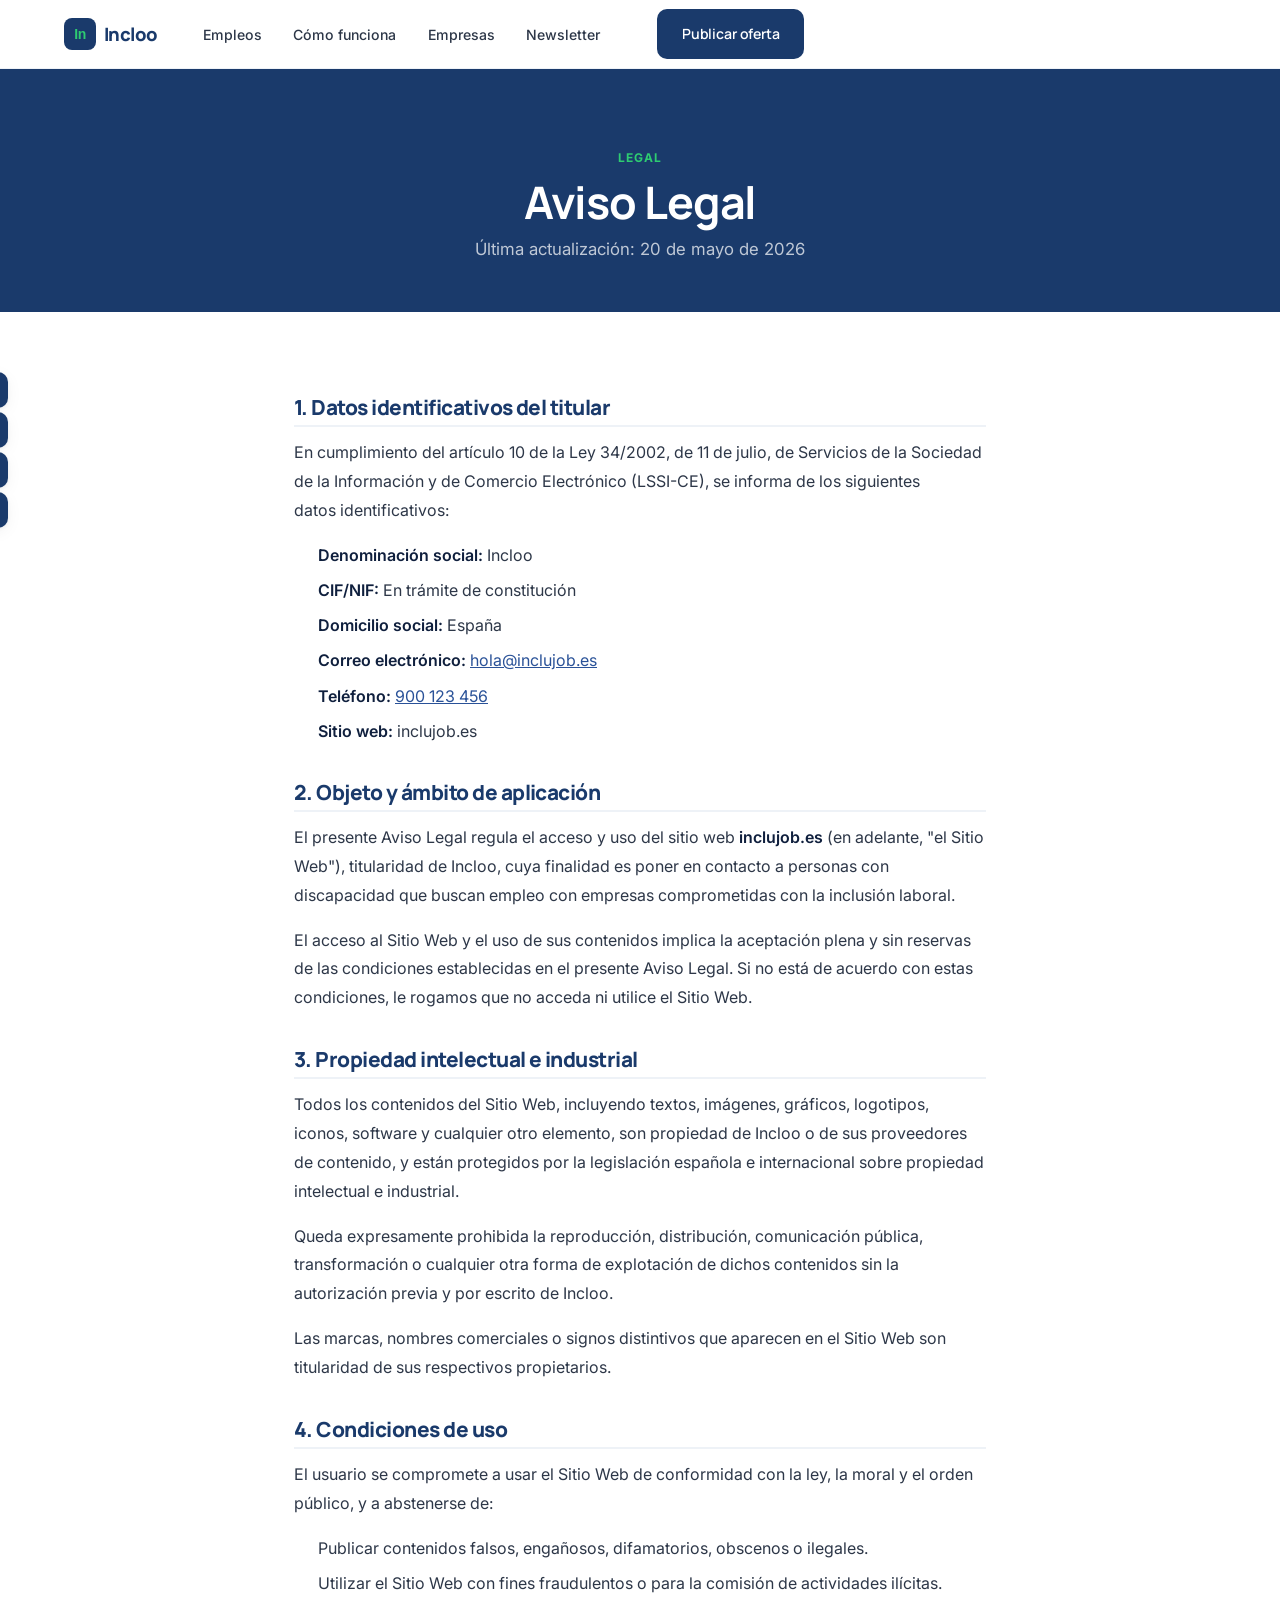
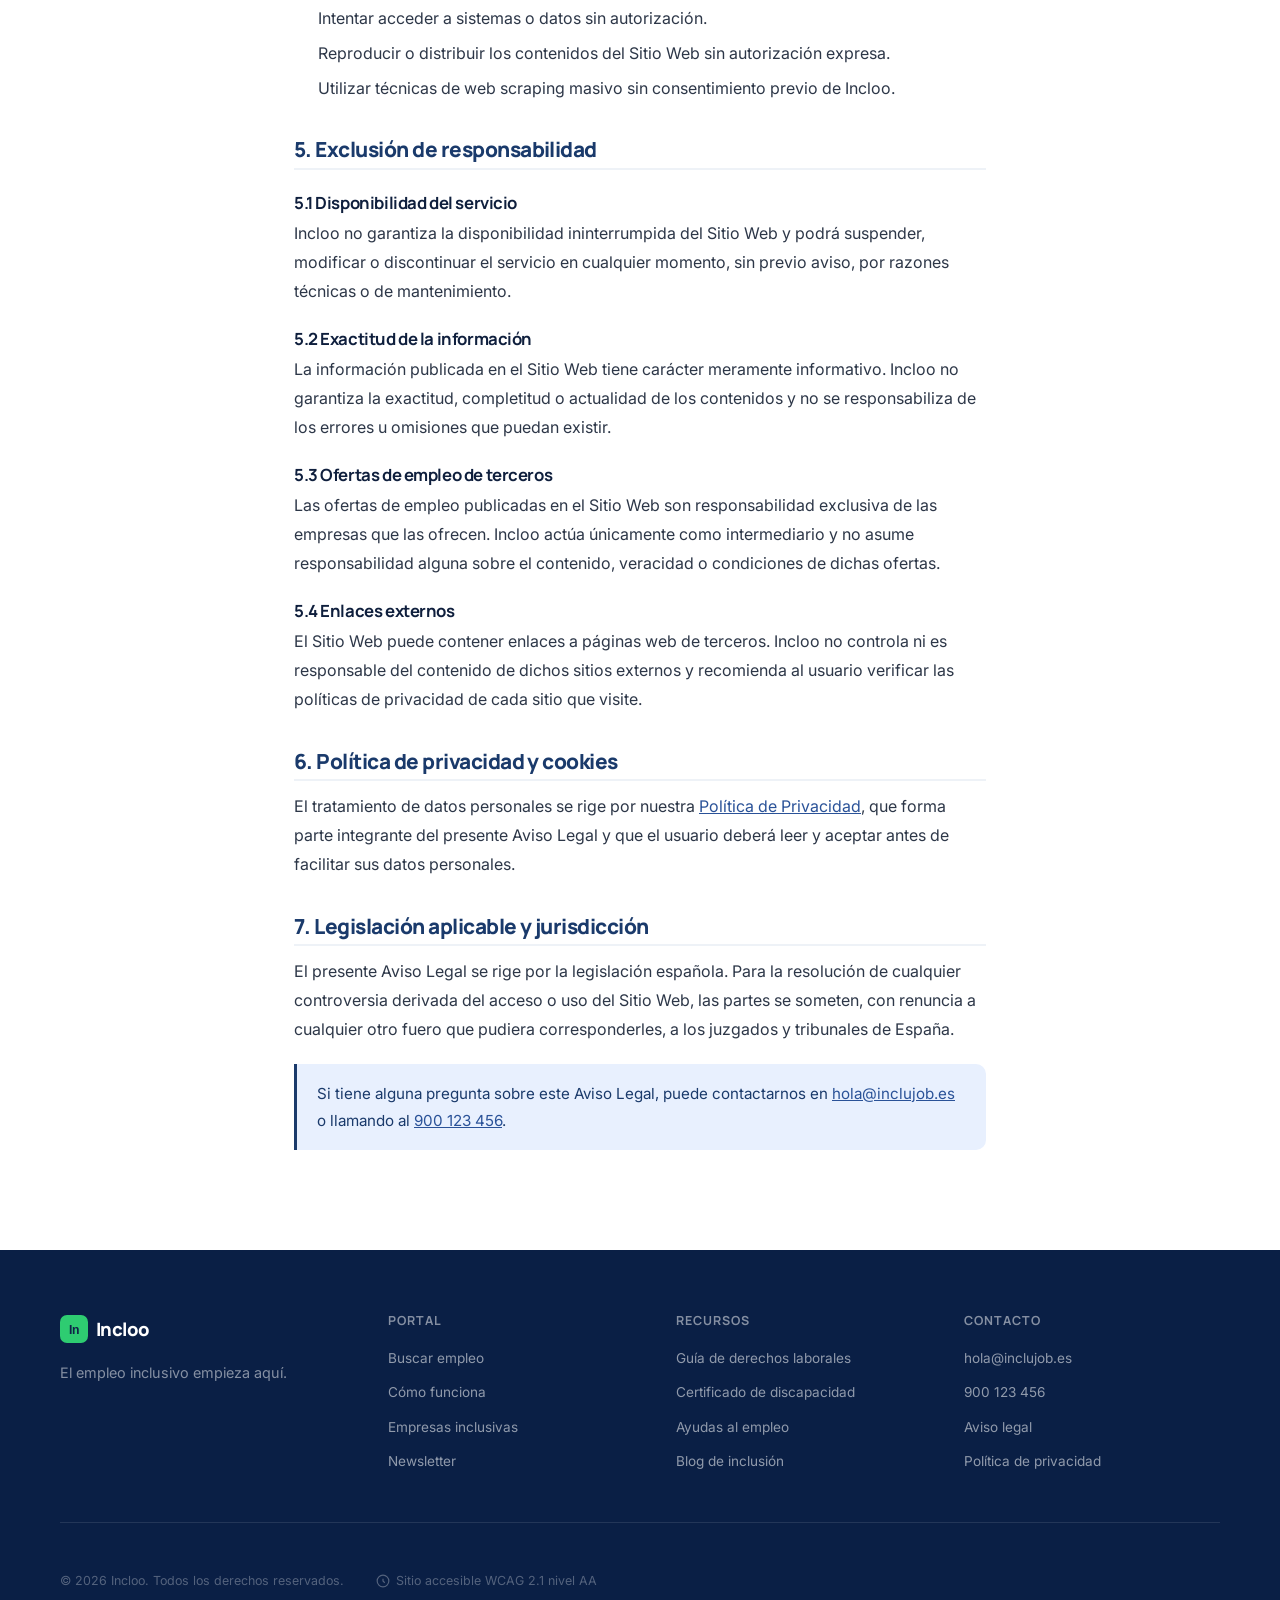
==== commit f91611be: "Quitar ofertas de ejemplo y renombrar la marca a Incloo - Elimina las 12 ofertas de ejemplo del HTML" ====
--- a/aviso-legal.html
+++ b/aviso-legal.html
@@ -3,15 +3,16 @@
 <head>
   <meta charset="UTF-8">
   <meta name="viewport" content="width=device-width, initial-scale=1.0">
-  <title>Aviso Legal — IncluJob</title>
-  <meta name="description" content="Aviso legal e información legal de IncluJob, portal de empleo inclusivo para personas con discapacidad.">
+  <title>Aviso Legal — Incloo</title>
+  <meta name="description" content="Aviso legal e información legal de Incloo, portal de empleo inclusivo para personas con discapacidad.">
   <link rel="preconnect" href="https://fonts.googleapis.com">
   <link rel="preconnect" href="https://fonts.gstatic.com" crossorigin>
   <link rel="stylesheet" href="https://fonts.googleapis.com/css2?family=Manrope:wght@400;500;600;700;800&family=Inter:wght@300;400;500;600&display=swap">
-  <link rel="stylesheet" href="styles.css?v=20260520">
-  <link rel="icon" href="data:image/svg+xml,<svg xmlns='http://www.w3.org/2000/svg' viewBox='0 0 32 32'><rect width='32' height='32' rx='8' fill='%231a3a6b'/><text x='50%25' y='55%25' dominant-baseline='middle' text-anchor='middle' font-size='18' fill='%232ecc71' font-family='sans-serif' font-weight='bold'>IJ</text></svg>">
+  <link rel="stylesheet" href="styles.css?v=20260522">
+  <link rel="icon" href="data:image/svg+xml,<svg xmlns='http://www.w3.org/2000/svg' viewBox='0 0 32 32'><rect width='32' height='32' rx='8' fill='%231a3a6b'/><text x='50%25' y='55%25' dominant-baseline='middle' text-anchor='middle' font-size='18' fill='%232ecc71' font-family='sans-serif' font-weight='bold'>In</text></svg>">
 </head>
 <body>
+<script id="ij-theme-init">(function(){var t=localStorage.getItem("ij-theme");var d=matchMedia("(prefers-color-scheme:dark)").matches;if(t==="dark"||(!t&&d))document.body.dataset.theme="dark";})()</script>
 
   <a class="skip-link" href="#main">Ir al contenido principal</a>
 
@@ -24,9 +25,9 @@
 
   <header class="nav" role="banner">
     <div class="nav-inner">
-      <a href="index.html" class="nav-logo" aria-label="IncluJob — Ir a inicio">
-        <svg width="32" height="32" viewBox="0 0 32 32" aria-hidden="true" focusable="false"><rect width="32" height="32" rx="8" fill="#1a3a6b"/><text x="50%" y="55%" dominant-baseline="middle" text-anchor="middle" font-size="14" fill="#2ecc71" font-family="sans-serif" font-weight="800">IJ</text></svg>
-        <span>IncluJob</span>
+      <a href="index.html" class="nav-logo" aria-label="Incloo — Ir a inicio">
+        <svg width="32" height="32" viewBox="0 0 32 32" aria-hidden="true" focusable="false"><rect width="32" height="32" rx="8" fill="#1a3a6b"/><text x="50%" y="55%" dominant-baseline="middle" text-anchor="middle" font-size="14" fill="#2ecc71" font-family="sans-serif" font-weight="800">In</text></svg>
+        <span>Incloo</span>
       </a>
       <nav aria-label="Navegación principal">
         <ul class="nav-links" role="list">
@@ -67,7 +68,7 @@
       <h2>1. Datos identificativos del titular</h2>
       <p>En cumplimiento del artículo 10 de la Ley 34/2002, de 11 de julio, de Servicios de la Sociedad de la Información y de Comercio Electrónico (LSSI-CE), se informa de los siguientes datos identificativos:</p>
       <ul>
-        <li><strong>Denominación social:</strong> IncluJob</li>
+        <li><strong>Denominación social:</strong> Incloo</li>
         <li><strong>CIF/NIF:</strong> En trámite de constitución</li>
         <li><strong>Domicilio social:</strong> España</li>
         <li><strong>Correo electrónico:</strong> <a href="mailto:hola@inclujob.es">hola@inclujob.es</a></li>
@@ -76,12 +77,12 @@
       </ul>
 
       <h2>2. Objeto y ámbito de aplicación</h2>
-      <p>El presente Aviso Legal regula el acceso y uso del sitio web <strong>inclujob.es</strong> (en adelante, "el Sitio Web"), titularidad de IncluJob, cuya finalidad es poner en contacto a personas con discapacidad que buscan empleo con empresas comprometidas con la inclusión laboral.</p>
+      <p>El presente Aviso Legal regula el acceso y uso del sitio web <strong>inclujob.es</strong> (en adelante, "el Sitio Web"), titularidad de Incloo, cuya finalidad es poner en contacto a personas con discapacidad que buscan empleo con empresas comprometidas con la inclusión laboral.</p>
       <p>El acceso al Sitio Web y el uso de sus contenidos implica la aceptación plena y sin reservas de las condiciones establecidas en el presente Aviso Legal. Si no está de acuerdo con estas condiciones, le rogamos que no acceda ni utilice el Sitio Web.</p>
 
       <h2>3. Propiedad intelectual e industrial</h2>
-      <p>Todos los contenidos del Sitio Web, incluyendo textos, imágenes, gráficos, logotipos, iconos, software y cualquier otro elemento, son propiedad de IncluJob o de sus proveedores de contenido, y están protegidos por la legislación española e internacional sobre propiedad intelectual e industrial.</p>
-      <p>Queda expresamente prohibida la reproducción, distribución, comunicación pública, transformación o cualquier otra forma de explotación de dichos contenidos sin la autorización previa y por escrito de IncluJob.</p>
+      <p>Todos los contenidos del Sitio Web, incluyendo textos, imágenes, gráficos, logotipos, iconos, software y cualquier otro elemento, son propiedad de Incloo o de sus proveedores de contenido, y están protegidos por la legislación española e internacional sobre propiedad intelectual e industrial.</p>
+      <p>Queda expresamente prohibida la reproducción, distribución, comunicación pública, transformación o cualquier otra forma de explotación de dichos contenidos sin la autorización previa y por escrito de Incloo.</p>
       <p>Las marcas, nombres comerciales o signos distintivos que aparecen en el Sitio Web son titularidad de sus respectivos propietarios.</p>
 
       <h2>4. Condiciones de uso</h2>
@@ -91,21 +92,21 @@
         <li>Utilizar el Sitio Web con fines fraudulentos o para la comisión de actividades ilícitas.</li>
         <li>Intentar acceder a sistemas o datos sin autorización.</li>
         <li>Reproducir o distribuir los contenidos del Sitio Web sin autorización expresa.</li>
-        <li>Utilizar técnicas de web scraping masivo sin consentimiento previo de IncluJob.</li>
+        <li>Utilizar técnicas de web scraping masivo sin consentimiento previo de Incloo.</li>
       </ul>
 
       <h2>5. Exclusión de responsabilidad</h2>
       <h3>5.1 Disponibilidad del servicio</h3>
-      <p>IncluJob no garantiza la disponibilidad ininterrumpida del Sitio Web y podrá suspender, modificar o discontinuar el servicio en cualquier momento, sin previo aviso, por razones técnicas o de mantenimiento.</p>
+      <p>Incloo no garantiza la disponibilidad ininterrumpida del Sitio Web y podrá suspender, modificar o discontinuar el servicio en cualquier momento, sin previo aviso, por razones técnicas o de mantenimiento.</p>
 
       <h3>5.2 Exactitud de la información</h3>
-      <p>La información publicada en el Sitio Web tiene carácter meramente informativo. IncluJob no garantiza la exactitud, completitud o actualidad de los contenidos y no se responsabiliza de los errores u omisiones que puedan existir.</p>
+      <p>La información publicada en el Sitio Web tiene carácter meramente informativo. Incloo no garantiza la exactitud, completitud o actualidad de los contenidos y no se responsabiliza de los errores u omisiones que puedan existir.</p>
 
       <h3>5.3 Ofertas de empleo de terceros</h3>
-      <p>Las ofertas de empleo publicadas en el Sitio Web son responsabilidad exclusiva de las empresas que las ofrecen. IncluJob actúa únicamente como intermediario y no asume responsabilidad alguna sobre el contenido, veracidad o condiciones de dichas ofertas.</p>
+      <p>Las ofertas de empleo publicadas en el Sitio Web son responsabilidad exclusiva de las empresas que las ofrecen. Incloo actúa únicamente como intermediario y no asume responsabilidad alguna sobre el contenido, veracidad o condiciones de dichas ofertas.</p>
 
       <h3>5.4 Enlaces externos</h3>
-      <p>El Sitio Web puede contener enlaces a páginas web de terceros. IncluJob no controla ni es responsable del contenido de dichos sitios externos y recomienda al usuario verificar las políticas de privacidad de cada sitio que visite.</p>
+      <p>El Sitio Web puede contener enlaces a páginas web de terceros. Incloo no controla ni es responsable del contenido de dichos sitios externos y recomienda al usuario verificar las políticas de privacidad de cada sitio que visite.</p>
 
       <h2>6. Política de privacidad y cookies</h2>
       <p>El tratamiento de datos personales se rige por nuestra <a href="privacidad.html">Política de Privacidad</a>, que forma parte integrante del presente Aviso Legal y que el usuario deberá leer y aceptar antes de facilitar sus datos personales.</p>
@@ -125,9 +126,9 @@
     <div class="container">
       <div class="footer-top">
         <div class="footer-brand">
-          <a href="index.html" class="nav-logo" aria-label="IncluJob inicio">
-            <svg width="28" height="28" viewBox="0 0 32 32" aria-hidden="true"><rect width="32" height="32" rx="8" fill="#2ecc71"/><text x="50%" y="55%" dominant-baseline="middle" text-anchor="middle" font-size="14" fill="#0f2348" font-family="sans-serif" font-weight="800">IJ</text></svg>
-            <span style="color:#fff">IncluJob</span>
+          <a href="index.html" class="nav-logo" aria-label="Incloo inicio">
+            <svg width="28" height="28" viewBox="0 0 32 32" aria-hidden="true"><rect width="32" height="32" rx="8" fill="#2ecc71"/><text x="50%" y="55%" dominant-baseline="middle" text-anchor="middle" font-size="14" fill="#0f2348" font-family="sans-serif" font-weight="800">In</text></svg>
+            <span style="color:#fff">Incloo</span>
           </a>
           <p class="footer-tagline">El empleo inclusivo empieza aquí.</p>
         </div>
@@ -162,7 +163,7 @@
         </nav>
       </div>
       <div class="footer-bottom">
-        <p>© 2026 IncluJob. Todos los derechos reservados.</p>
+        <p>© 2026 Incloo. Todos los derechos reservados.</p>
         <p class="footer-a11y">
           <svg width="14" height="14" viewBox="0 0 24 24" fill="none" stroke="currentColor" stroke-width="2" aria-hidden="true"><circle cx="12" cy="12" r="10"/><path d="M12 8v4l3 3"/></svg>
           Sitio accesible WCAG 2.1 nivel AA
@@ -171,10 +172,10 @@
     </div>
   </footer>
 
-  <script defer src="lib/gsap.min.js?v=20260520"></script>
-  <script defer src="lib/ScrollTrigger.min.js?v=20260520"></script>
-  <script defer src="lib/manifest.js?v=20260520"></script>
-  <script defer src="main.js?v=20260520"></script>
+  <script defer src="lib/gsap.min.js?v=20260521"></script>
+  <script defer src="lib/ScrollTrigger.min.js?v=20260521"></script>
+  <script defer src="lib/manifest.js?v=20260522"></script>
+  <script defer src="main.js?v=20260522"></script>
 </body>
 </html>
 
--- a/styles.css
+++ b/styles.css
@@ -804,6 +804,10 @@
   color: var(--ink);
   line-height: 1.3;
   letter-spacing: -.02em;
+  display: -webkit-box;
+  -webkit-line-clamp: 2;
+  -webkit-box-orient: vertical;
+  overflow: hidden;
 }
 
 .job-company {
@@ -848,6 +852,19 @@
   transition: transform .2s;
 }
 .disability-badge:hover { transform: scale(1.2); }
+/* Badge genérico cuando no hay tipo específico de discapacidad */
+.disability-badge--generic {
+  font-size: .78rem;
+  background: var(--blue-pale);
+  color: var(--blue-mid);
+  padding: .1rem .4rem;
+  border-radius: 20px;
+  font-weight: 600;
+}
+[data-theme="dark"] .disability-badge--generic {
+  background: rgba(78,130,240,.15);
+  color: #90c0f8;
+}
 
 .job-actions {
   display: flex;
@@ -1868,6 +1885,8 @@
 /* =============================================================
    Dark mode
    ============================================================= */
+/* data-theme se aplica en <body>, así que usamos body[data-theme="dark"]
+   para el propio body, y [data-theme="dark"] X para los hijos */
 [data-theme="dark"] {
   --ink:        #dce8f8;
   --gray-100:   #192033;
@@ -1883,7 +1902,8 @@
   --shadow-lg:  0 12px 40px rgba(0,0,0,.7), 0 4px 12px rgba(0,0,0,.4);
 }
 
-[data-theme="dark"] body { background: #111827; color: var(--ink); }
+/* Fondo y color base del body en modo oscuro */
+body[data-theme="dark"] { background: #111827; color: var(--ink); }
 
 [data-theme="dark"] .nav { background: rgba(15,24,40,0.92); }
 
@@ -2039,3 +2059,234 @@
   color: #90c0f8;
   border-color: #90c0f8;
 }
+
+/* Enlace a oferta original en el modal */
+.btn-source-link {
+  display: inline-flex;
+  align-items: center;
+  gap: .4rem;
+  margin-top: 1.25rem;
+  padding: .6rem 1.1rem;
+  border-radius: var(--radius-sm);
+  border: 1.5px solid var(--blue-mid);
+  color: var(--blue-mid);
+  font-size: .88rem;
+  font-weight: 600;
+  text-decoration: none;
+  transition: background .18s, color .18s;
+}
+.btn-source-link:hover {
+  background: var(--blue-mid);
+  color: #fff;
+}
+[data-theme="dark"] .btn-source-link {
+  border-color: #90c0f8;
+  color: #90c0f8;
+}
+[data-theme="dark"] .btn-source-link:hover {
+  background: #90c0f8;
+  color: #111827;
+}
+
+/* =============================================================
+   Dark mode — subpáginas y elementos extra
+   ============================================================= */
+
+/* Áreas de contenido con fondo blanco que no están cubiertas */
+[data-theme="dark"] .prose-section,
+[data-theme="dark"] .content-section,
+[data-theme="dark"] main { background: #111827; }
+
+/* Hero de subpáginas */
+[data-theme="dark"] .page-hero { background: #0a1628; }
+
+/* Tarjetas genéricas / cards de blog (hover y children extra) */
+[data-theme="dark"] .blog-card:hover { background: #1e2a42; }
+[data-theme="dark"] .blog-card h3,
+[data-theme="dark"] .blog-card h2 { color: var(--ink); }
+[data-theme="dark"] .blog-card p,
+[data-theme="dark"] .blog-card-excerpt { color: var(--gray-500); }
+[data-theme="dark"] .blog-card-meta   { color: var(--gray-400); }
+[data-theme="dark"] .blog-card-title a { color: var(--ink); }
+[data-theme="dark"] .blog-card-title a:hover { color: #90c0f8; }
+[data-theme="dark"] .blog-tag          { background: var(--blue-pale); color: #90c0f8; border-color: transparent; }
+
+/* Formulario de publicar oferta */
+[data-theme="dark"] .form-section { background: #111827; }
+[data-theme="dark"] .form-card    { background: #1a2540; border-color: var(--gray-300); }
+[data-theme="dark"] .form-group label { color: var(--ink); }
+[data-theme="dark"] .form-group input,
+[data-theme="dark"] .form-group select,
+[data-theme="dark"] .form-group textarea {
+  background: #111827;
+  color: var(--ink);
+  border-color: var(--gray-300);
+}
+[data-theme="dark"] .form-group input::placeholder,
+[data-theme="dark"] .form-group textarea::placeholder { color: var(--gray-400); }
+[data-theme="dark"] .form-hint { color: var(--gray-500); }
+
+/* Nav links en modo oscuro (hover) */
+[data-theme="dark"] .nav-link:hover { color: #90c0f8; }
+[data-theme="dark"] .nav-link::after { background: #90c0f8; }
+
+/* Botón publicar oferta en nav */
+[data-theme="dark"] .btn-publish { background: var(--green); color: #fff; }
+
+/* Accesibility toolbar */
+[data-theme="dark"] .a11y-toolbar { background: #1a2540; border-color: var(--gray-300); }
+[data-theme="dark"] .a11y-btn { color: var(--ink); }
+
+/* Etiquetas y badges genéricos */
+[data-theme="dark"] .tag,
+[data-theme="dark"] .badge { background: var(--blue-pale); color: #90c0f8; }
+
+/* Separadores / hr */
+[data-theme="dark"] hr { border-color: var(--gray-300); }
+
+/* Textos de apoyo */
+[data-theme="dark"] .text-muted { color: var(--gray-500); }
+
+/* Íconos SVG inline que pueden heredar color incorrecto */
+[data-theme="dark"] .icon { color: var(--gray-500); }
+
+/* Tabla en páginas de contenido */
+[data-theme="dark"] table { border-color: var(--gray-300); }
+[data-theme="dark"] th { background: #1e2a42; color: var(--ink); }
+[data-theme="dark"] td { border-color: var(--gray-300); color: var(--gray-700); }
+[data-theme="dark"] tr:nth-child(even) td { background: #192033; }
+
+/* Hero search input placeholder */
+[data-theme="dark"] .hero-search input::placeholder,
+[data-theme="dark"] .hero-search select option { color: var(--gray-500); background: #1a2540; }
+
+/* Modal overlay */
+[data-theme="dark"] .modal-overlay { background: rgba(0,0,0,.75); }
+
+/* =============================================================
+   19. Acceso empresas (Supabase Auth) — lib/auth.js
+   ============================================================= */
+.nav-login {
+  display: inline-flex;
+  align-items: center;
+  gap: .45rem;
+  padding: .55rem 1.1rem;
+  font-size: .85rem;
+  margin-inline-start: .75rem;
+  flex-shrink: 0;
+}
+.nav-login #auth-btn-label {
+  max-width: 150px;
+  overflow: hidden;
+  text-overflow: ellipsis;
+  white-space: nowrap;
+}
+.nav-login.is-logged {
+  border-color: var(--green-dark);
+  color: var(--green-dark);
+}
+.nav-login.is-logged:hover {
+  background: var(--green-dark);
+  color: var(--white);
+}
+@media (max-width: 959px) { .nav-login { display: none !important; } }
+
+.auth-mobile-btn {
+  display: flex;
+  width: 100%;
+  justify-content: center;
+  gap: .45rem;
+  margin-bottom: .6rem;
+}
+@media (min-width: 960px) { .auth-mobile-btn { display: none !important; } }
+
+.auth-modal { width: min(460px, 94vw); }
+
+.auth-inner {
+  position: relative;
+  padding: 2.5rem 2rem 2rem;
+  max-height: 90vh;
+  overflow-y: auto;
+}
+
+.auth-title { font-size: 1.35rem; font-weight: 800; margin-bottom: .3rem; }
+.auth-sub   { font-size: .88rem; color: var(--gray-500); margin-bottom: 1.25rem; }
+
+.auth-alert {
+  background: #fdecec;
+  color: #b3261e;
+  border-radius: var(--radius-sm);
+  padding: .7rem .9rem;
+  font-size: .85rem;
+  line-height: 1.5;
+  margin-bottom: 1rem;
+}
+.auth-alert--ok { background: var(--green-pale); color: var(--green-dark); }
+[data-theme="dark"] .auth-alert { background: #3a1a1a; color: #ff9d92; }
+[data-theme="dark"] .auth-alert--ok { background: var(--green-pale); color: #5ae09a; }
+
+.auth-view:not([hidden]) { display: flex; flex-direction: column; gap: 1rem; }
+
+.auth-submit {
+  display: flex;
+  width: 100%;
+  justify-content: center;
+  margin-top: .25rem;
+}
+
+.auth-switch {
+  font-size: .85rem;
+  color: var(--gray-500);
+  text-align: center;
+  margin-top: .5rem;
+}
+.auth-link {
+  background: none;
+  border: 0;
+  padding: 0;
+  font-size: inherit;
+  font-weight: 700;
+  color: var(--blue-mid);
+  text-decoration: underline;
+  cursor: pointer;
+}
+.auth-link:hover { color: var(--blue-deep); }
+[data-theme="dark"] .auth-link { color: #90c0f8; }
+[data-theme="dark"] .auth-link:hover { color: var(--white); }
+
+.auth-account-meta { margin-bottom: .5rem; }
+
+/* Verificación fiscal (CIF/NIF) — lib/auth.js */
+.auth-field-hint {
+  font-size: .75rem;
+  color: var(--gray-500);
+  margin-top: .1rem;
+}
+.auth-optional {
+  font-weight: 400;
+  color: var(--gray-500);
+  font-size: .78rem;
+}
+
+.auth-badge {
+  font-size: .82rem;
+  font-weight: 600;
+  padding: .6rem .8rem;
+  border-radius: var(--radius-sm);
+  line-height: 1.4;
+}
+.auth-badge--ok {
+  background: var(--green-pale);
+  color: var(--green-dark);
+}
+.auth-badge--pending {
+  background: #fff4e5;
+  color: #b05b00;
+}
+[data-theme="dark"] .auth-badge--ok { background: var(--green-pale); color: #5ae09a; }
+[data-theme="dark"] .auth-badge--pending { background: #2a1e00; color: #f5a623; }
+
+.auth-submit.is-disabled {
+  opacity: .5;
+  pointer-events: none;
+}
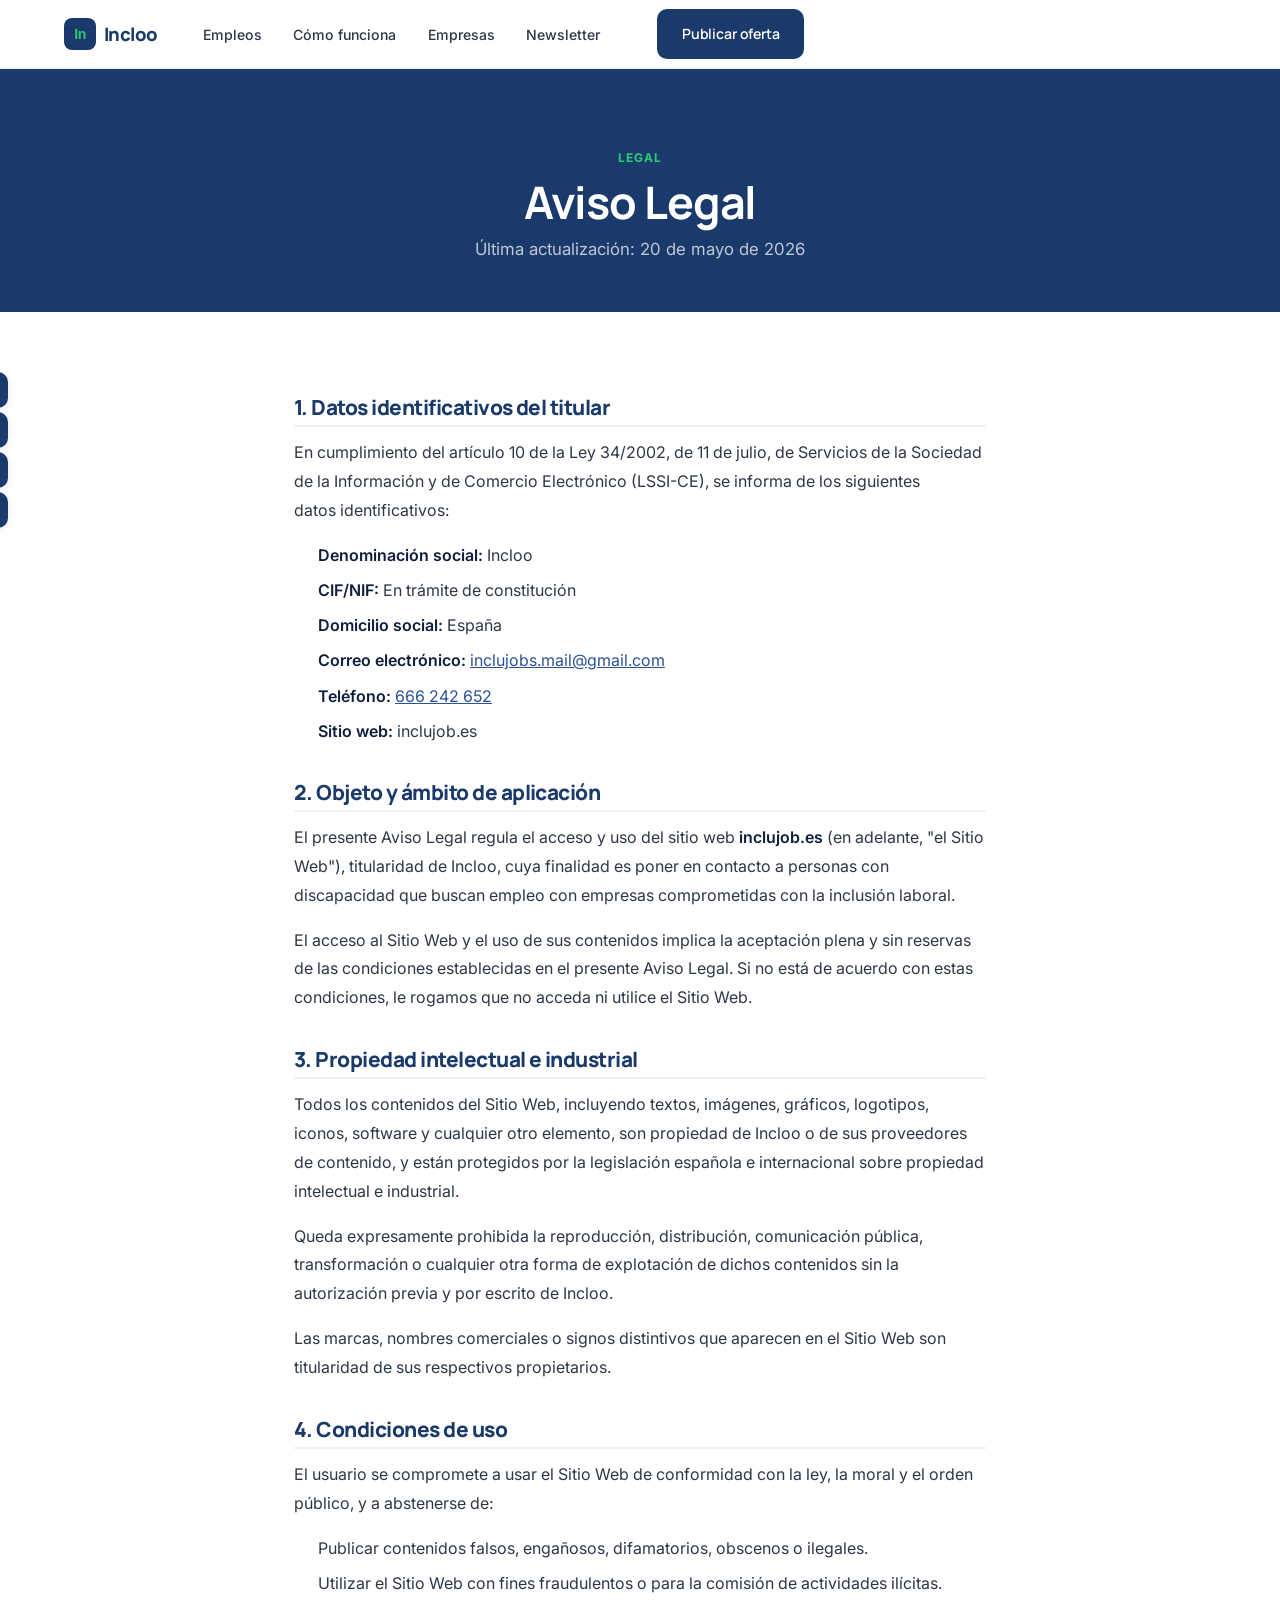
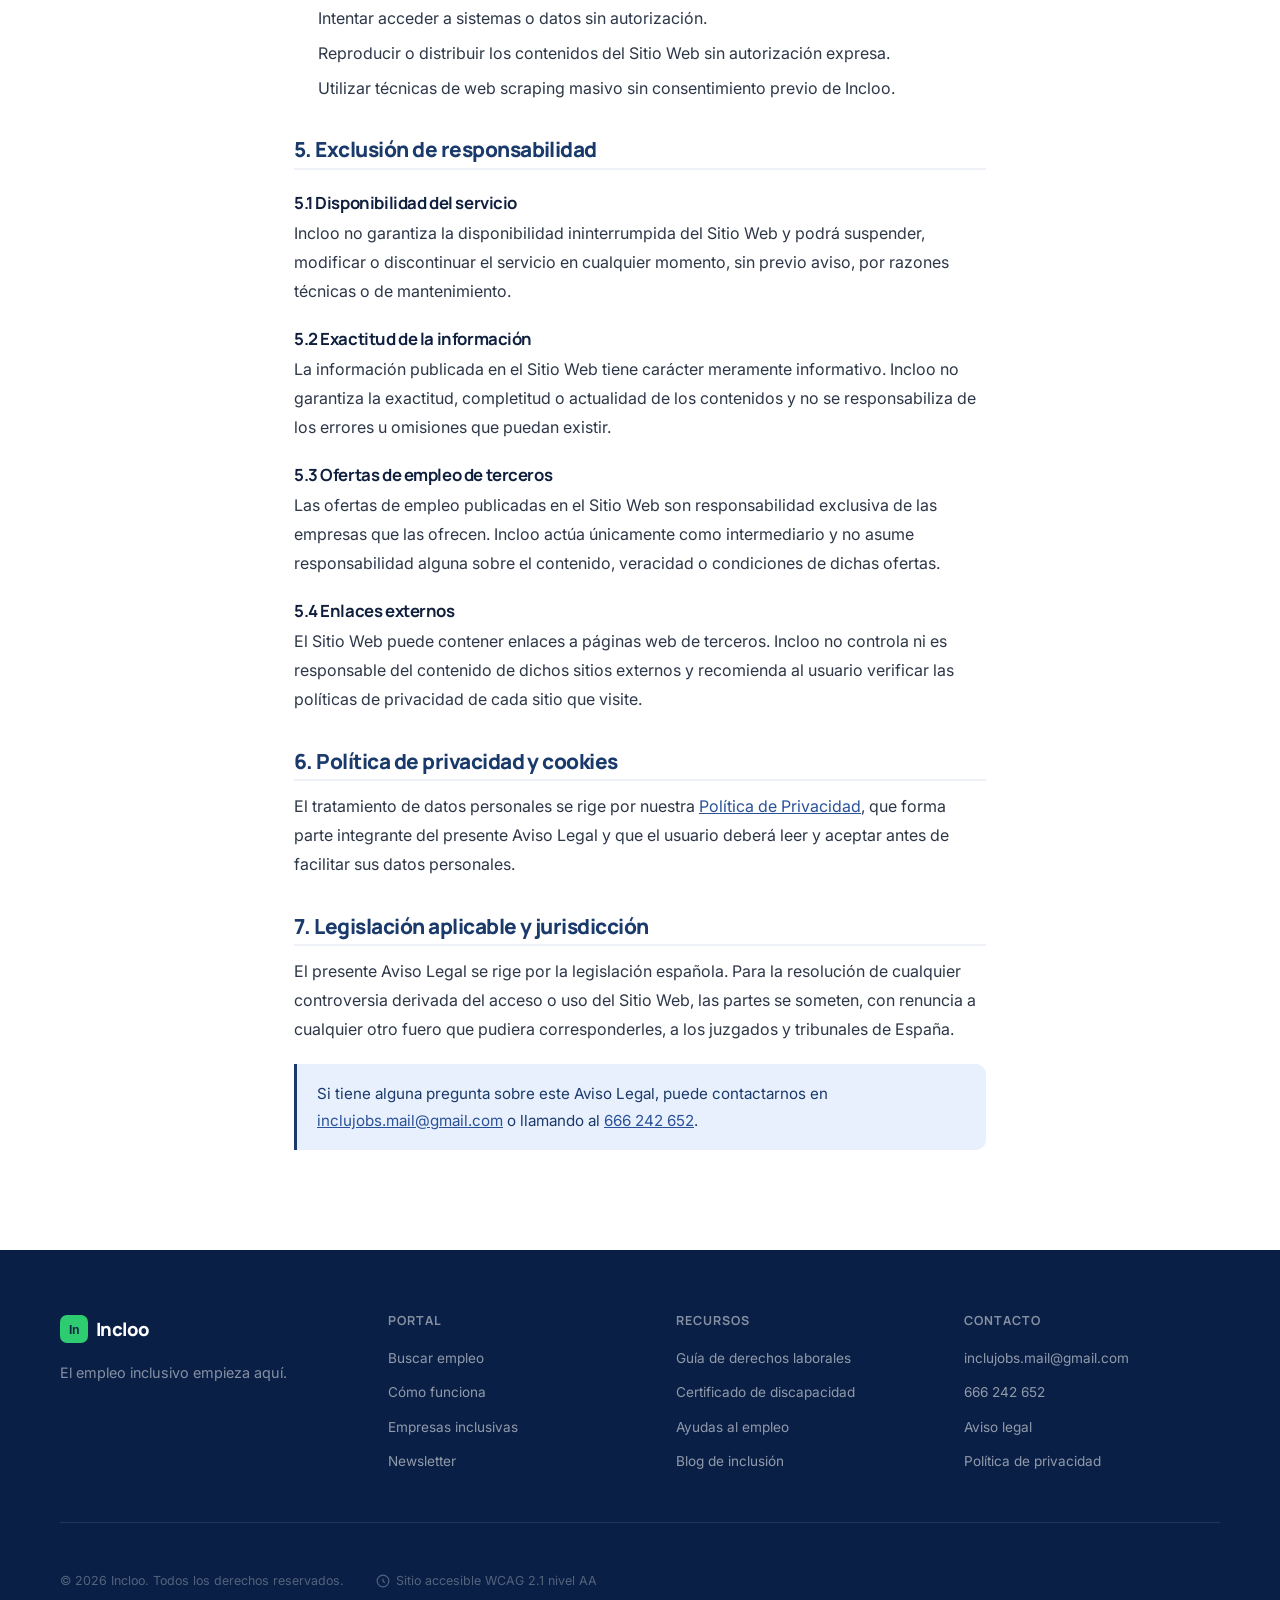
==== commit 81e78038: "Dossier empresarial, contacto nuevo y ajustes de secciones - Contacto actualizado en toda la web: te" ====
--- a/aviso-legal.html
+++ b/aviso-legal.html
@@ -71,8 +71,8 @@
         <li><strong>Denominación social:</strong> Incloo</li>
         <li><strong>CIF/NIF:</strong> En trámite de constitución</li>
         <li><strong>Domicilio social:</strong> España</li>
-        <li><strong>Correo electrónico:</strong> <a href="mailto:hola@inclujob.es">hola@inclujob.es</a></li>
-        <li><strong>Teléfono:</strong> <a href="tel:+34900123456">900 123 456</a></li>
+        <li><strong>Correo electrónico:</strong> <a href="mailto:inclujobs.mail@gmail.com">inclujobs.mail@gmail.com</a></li>
+        <li><strong>Teléfono:</strong> <a href="tel:+34666242652">666 242 652</a></li>
         <li><strong>Sitio web:</strong> inclujob.es</li>
       </ul>
 
@@ -115,7 +115,7 @@
       <p>El presente Aviso Legal se rige por la legislación española. Para la resolución de cualquier controversia derivada del acceso o uso del Sitio Web, las partes se someten, con renuncia a cualquier otro fuero que pudiera corresponderles, a los juzgados y tribunales de España.</p>
 
       <div class="callout">
-        <p>Si tiene alguna pregunta sobre este Aviso Legal, puede contactarnos en <a href="mailto:hola@inclujob.es">hola@inclujob.es</a> o llamando al <a href="tel:+34900123456">900 123 456</a>.</p>
+        <p>Si tiene alguna pregunta sobre este Aviso Legal, puede contactarnos en <a href="mailto:inclujobs.mail@gmail.com">inclujobs.mail@gmail.com</a> o llamando al <a href="tel:+34666242652">666 242 652</a>.</p>
       </div>
 
     </article>
@@ -154,8 +154,8 @@
           <div class="footer-col">
             <h3>Contacto</h3>
             <ul role="list">
-              <li><a href="mailto:hola@inclujob.es">hola@inclujob.es</a></li>
-              <li><a href="tel:+34900123456">900 123 456</a></li>
+              <li><a href="mailto:inclujobs.mail@gmail.com">inclujobs.mail@gmail.com</a></li>
+              <li><a href="tel:+34666242652">666 242 652</a></li>
               <li><a href="aviso-legal.html">Aviso legal</a></li>
               <li><a href="privacidad.html">Política de privacidad</a></li>
             </ul>
--- a/styles.css
+++ b/styles.css
@@ -897,6 +897,79 @@
 .jobs-load-hint { font-size: .85rem; color: var(--gray-500); }
 
 /* =============================================================
+   8b. Ofertas en otras plataformas (agregadas por el bot)
+   ============================================================= */
+.external-section {
+  background:
+    radial-gradient(ellipse 70% 55% at 12% 0%, rgba(46,204,113,.06), transparent 62%),
+    var(--white);
+  border-top: 1px solid var(--gray-200);
+}
+
+/* Tarjeta externa: hereda .job-card, con acentos propios */
+.ext-card { border-color: var(--gray-300); }
+.ext-card:hover { border-color: var(--green-dark); }
+
+/* Pastilla con la plataforma de origen ("vía InfoJobs") */
+.job-platform {
+  font-size: .68rem;
+  font-weight: 700;
+  padding: .2rem .55rem;
+  border-radius: 999px;
+  background: var(--blue-pale);
+  color: var(--blue-deep);
+  letter-spacing: .02em;
+  white-space: nowrap;
+}
+
+/* Fila con badges de discapacidad + certificado */
+.ext-tags {
+  display: flex;
+  align-items: center;
+  justify-content: space-between;
+  gap: .5rem;
+  flex-wrap: wrap;
+}
+
+.job-cert {
+  font-size: .68rem;
+  font-weight: 700;
+  padding: .2rem .55rem;
+  border-radius: 999px;
+  background: var(--green-pale);
+  color: var(--green-dark);
+  white-space: nowrap;
+}
+.job-cert--none { background: var(--gray-200); color: var(--gray-500); }
+
+/* Botón que enlaza a la publicación original */
+.btn-external {
+  width: 100%;
+  justify-content: center;
+  gap: .4rem;
+  background: var(--blue-deep);
+  color: var(--white);
+  font-size: .82rem;
+  font-weight: 600;
+  padding: .6rem 1rem;
+  border-radius: 8px;
+  text-decoration: none;
+}
+.btn-external:hover {
+  background: var(--blue-mid);
+  box-shadow: 0 4px 14px rgba(26,58,107,.3);
+  transform: translateY(-1px);
+}
+.btn-external.is-disabled {
+  background: var(--gray-200);
+  color: var(--gray-500);
+  cursor: not-allowed;
+  pointer-events: none;
+  box-shadow: none;
+  transform: none;
+}
+
+/* =============================================================
    9. How it works
    ============================================================= */
 .how-section {
@@ -1129,6 +1202,55 @@
 }
 
 .companies-cta p { font-size: .95rem; color: var(--gray-500); }
+
+/* Empresas — datos del dossier (cumplimiento legal) */
+.companies-stats {
+  display: grid;
+  grid-template-columns: repeat(4, 1fr);
+  gap: 1rem;
+  margin-bottom: 2rem;
+}
+@media (max-width: 720px) { .companies-stats { grid-template-columns: repeat(2, 1fr); } }
+.companies-stat {
+  background: var(--gray-100);
+  border: 1px solid var(--gray-200);
+  border-radius: var(--radius);
+  padding: 1.25rem 1rem;
+  text-align: center;
+}
+.companies-stat b {
+  display: block;
+  font-size: clamp(1.4rem, 3vw, 1.9rem);
+  font-weight: 800;
+  color: var(--blue-deep);
+  letter-spacing: -.02em;
+  line-height: 1.1;
+}
+.companies-stat span { font-size: .8rem; color: var(--gray-500); line-height: 1.4; display: block; margin-top: .35rem; }
+
+.companies-dossier {
+  display: flex;
+  align-items: center;
+  gap: 1.25rem;
+  background: linear-gradient(135deg, var(--blue-pale) 0%, var(--green-pale) 100%);
+  border: 1px solid var(--gray-200);
+  border-radius: var(--radius);
+  padding: 1.5rem;
+  margin-bottom: 2rem;
+  flex-wrap: wrap;
+}
+.companies-dossier-icon {
+  width: 52px; height: 52px; flex-shrink: 0;
+  border-radius: 14px; background: var(--blue-deep); color: #fff;
+  display: flex; align-items: center; justify-content: center;
+}
+.companies-dossier-text { flex: 1; min-width: 200px; }
+.companies-dossier-text h3 { font-size: 1.1rem; color: var(--ink); margin: 0 0 .25rem; }
+.companies-dossier-text p { font-size: .88rem; color: var(--gray-500); margin: 0; }
+
+[data-theme="dark"] .companies-stat { background: #111827; border-color: #2d3a55; }
+[data-theme="dark"] .companies-stat b { color: #90c0f8; }
+[data-theme="dark"] .companies-dossier { background: linear-gradient(135deg, #16233f 0%, #142a22 100%); border-color: #2d3a55; }
 
 /* =============================================================
    12. Newsletter
@@ -1911,11 +2033,24 @@
 [data-theme="dark"] .companies-section { background: #192033; }
 
 [data-theme="dark"] .jobs-section { background: #111827; }
+[data-theme="dark"] .external-section {
+  background:
+    radial-gradient(ellipse 70% 55% at 12% 0%, rgba(46,204,113,.08), transparent 62%),
+    #0f1524;
+  border-top-color: #24314d;
+}
 
 [data-theme="dark"] .job-card {
   background: #1a2540;
   border-color: var(--gray-300);
 }
+
+[data-theme="dark"] .job-platform { background: rgba(78,130,240,.16); color: #90c0f8; }
+[data-theme="dark"] .job-cert { background: rgba(46,204,113,.16); color: #7fe0a8; }
+[data-theme="dark"] .job-cert--none { background: #1f2937; color: #9aa7b8; }
+[data-theme="dark"] .btn-external { background: var(--blue-mid); }
+[data-theme="dark"] .btn-external:hover { background: var(--blue-light); }
+[data-theme="dark"] .btn-external.is-disabled { background: #1f2937; color: #6b7688; }
 
 [data-theme="dark"] .filters-bar {
   background: #1a2540;
